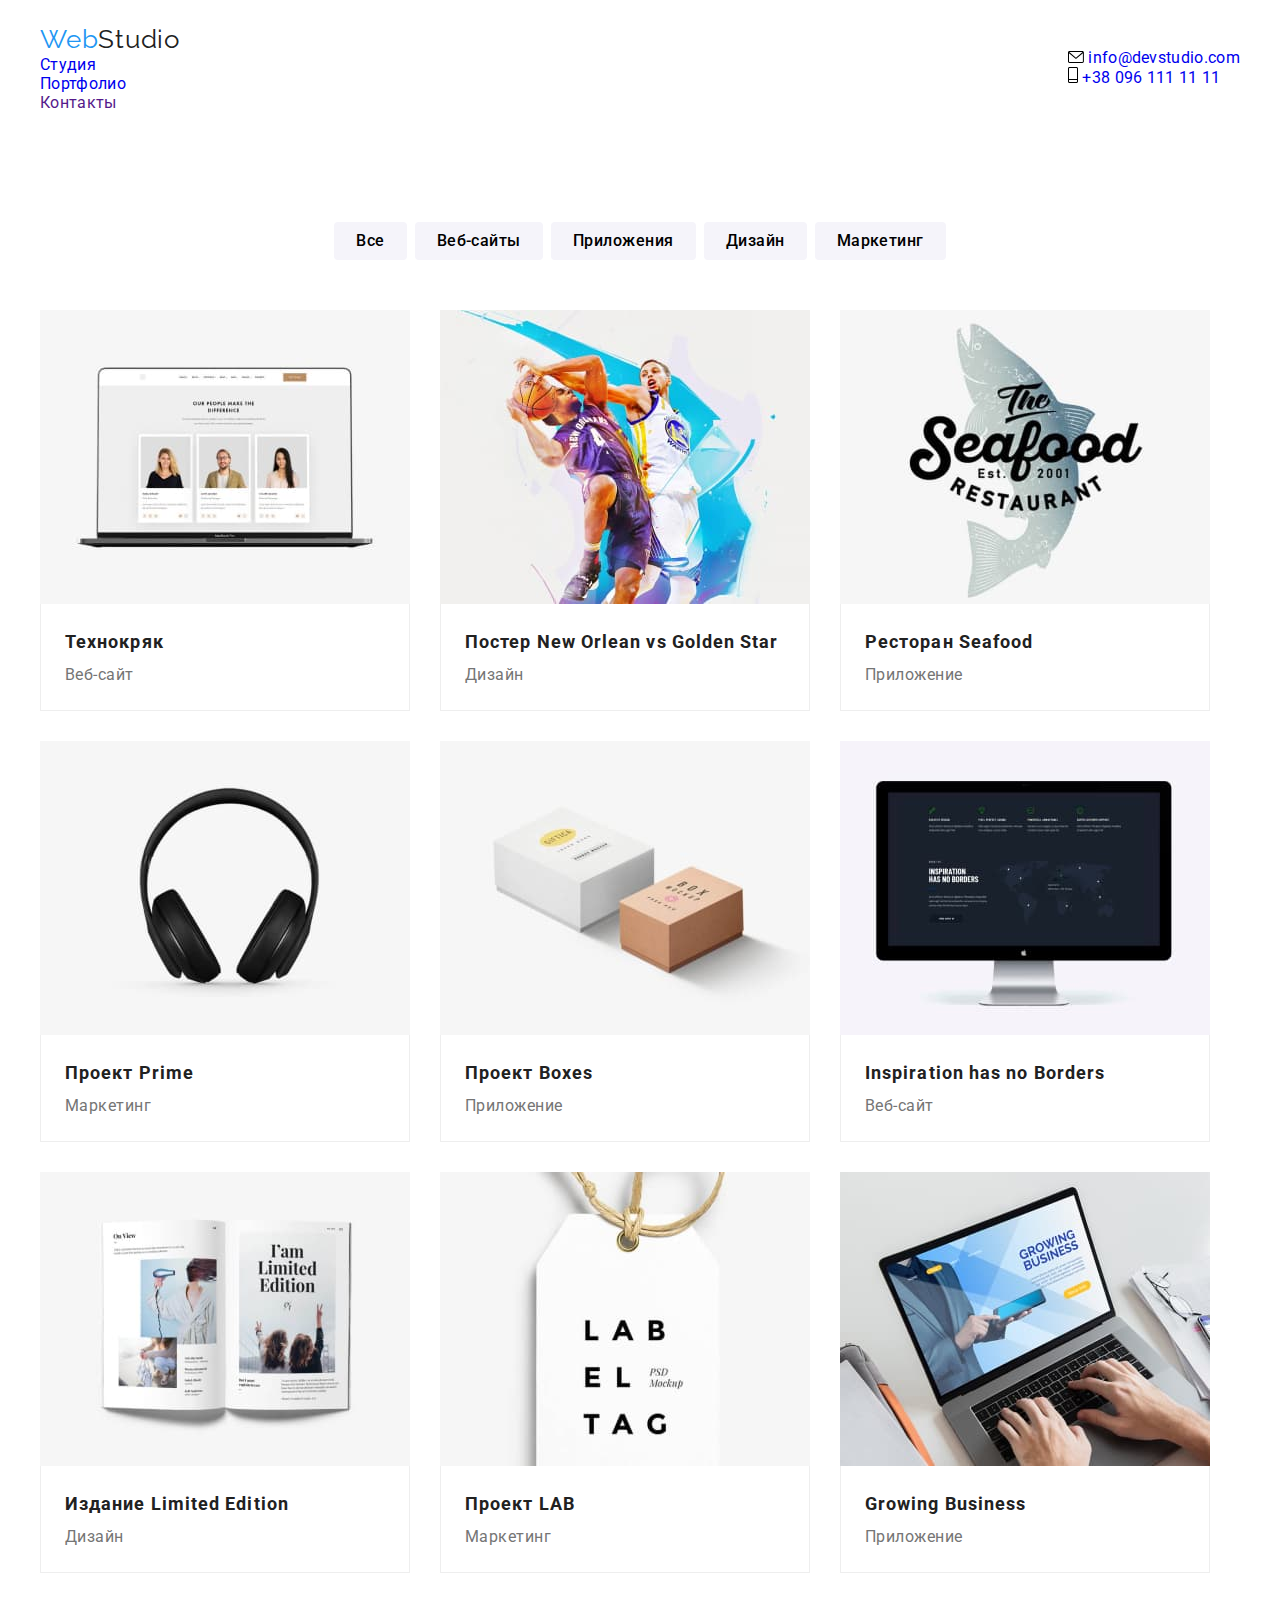
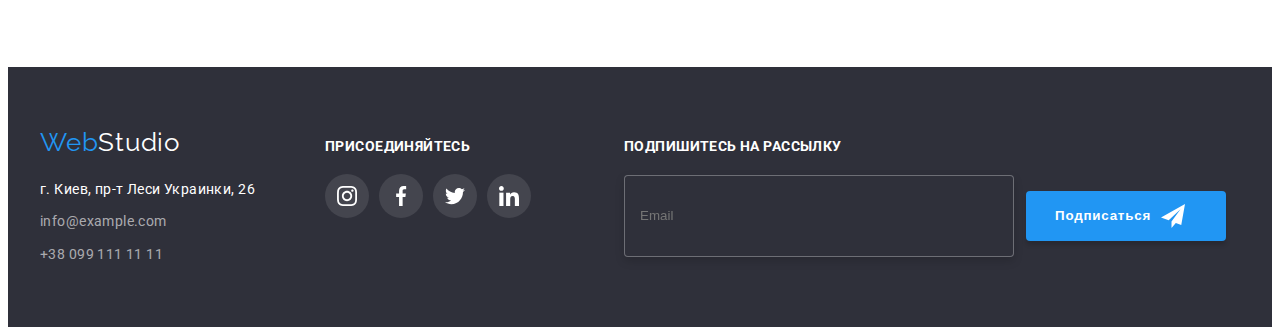
==== portfolio.html @ 46dded38 "mobile" ====
<!DOCTYPE html>
<html lang="ru">
  <head>
    <meta charset="UTF-8" />
    <meta http-equiv="X-UA-Compatible" content="IE=edge" />
    <meta name="viewport" content="width=device-width, initial-scale=1.0" />
    <title>Document</title>
    <link rel="preconnect" href="https://fonts.googleapis.com" />
    <link rel="preconnect" href="https://fonts.gstatic.com" crossorigin />
    <link
      href="https://fonts.googleapis.com/css2?family=Raleway:wght@700&family=Roboto:wght@400;500;700;900&display=swap"
      rel="stylesheet"
    />
    <link
      rel="stylesheet"
      href="https://cdnjs.cloudflare.com/ajax/libs/modern-normalize/1.1.0/modern-normalize.min.css"
      integrity="sha512-wpPYUAdjBVSE4KJnH1VR1HeZfpl1ub8YT/NKx4PuQ5NmX2tKuGu6U/JRp5y+Y8XG2tV+wKQpNHVUX03MfMFn9Q=="
      crossorigin="anonymous"
      referrerpolicy="no-referrer"
    />
    <link rel="stylesheet" href="./css/main.min.css" />
    <link rel="stylesheet" href="./css/portfolio.min.css" />
  </head>
  <body>
    <header class="header header-border">
      <div class="container header__container">
        <nav class="navigation">
          <a href="" class="header-logo_theme_dark logo"
            ><span class="logo-color-span">Web</span>Studio</a
          >
          <ul class="nav-list">
            <li class="nav-list__item">
              <a href="./index.html" class="nav-list__link">Студия</a>
            </li>
            <li class="nav-list__item">
              <a href="./portfolio.html" class="nav-list__link active"
                >Портфолио</a
              >
            </li>
            <li class="nav-list__item">
              <a href="" class="nav-list__link">Контакты</a>
            </li>
          </ul>
        </nav>
        <ul class="contact-link">
          <li class="contact-list__item">
            <a href="mailto:info@devstudio.com" class="contact-list__link">
              <svg class="contact-list__icon" width="16" height="12">
                <use href="./images/svg/sprite.svg#email"></use>
              </svg>
              info@devstudio.com
            </a>
          </li>
          <li class="contact-list__item">
            <a href="tel:+380961111111" class="contact-list__link">
              <svg class="contact-list__icon" width="10" height="16">
                <use href="./images/svg/sprite.svg#phone"></use>
              </svg>
              +38 096 111 11 11
            </a>
          </li>
        </ul>
      </div>
    </header>
    <main class="main">
      <section class="gallery">
        <div class="container">
          <h1 class="visually-hidden">Наши работы</h1>
          <ul class="button-list">
            <li class="main-button-list">
              <button type="button" class="main-button">Все</button>
            </li>
            <li class="main-button-list">
              <button type="button" class="main-button">Веб-сайты</button>
            </li>
            <li class="main-button-list">
              <button type="button" class="main-button">Приложения</button>
            </li>
            <li class="main-button-list">
              <button type="button" class="main-button">Дизайн</button>
            </li>
            <li class="main-button-list">
              <button type="button" class="main-button">Маркетинг</button>
            </li>
          </ul>
          <div class="photo-cards">
            <ul class="portfolio-list-card">
              <li class="portfolio-card">
                <a href="" class="portfolio-card-link">
                  <div class="container-portfolio-overlay">
                    <img
                      src="./images/img1.jpg"
                      alt="ноутбук"
                      width="370"
                      class="portfolio-img"
                    />
                    <div class="product-overlay">
                      <div class="container-content-overlay">
                        <p class="overlay-text">
                          Ресурс предлагает комплексные предложения с разным
                          уровнем функционала и сервисов. Все это позволит
                          посетителю получить исчерпывающие сведения о компании
                          или частном лице.
                        </p>
                      </div>
                    </div>
                  </div>
                  <div class="portfolio-content-wrapper">
                    <h2 class="portfolio-list">Технокряк</h2>
                    <p class="portfolio-description">Веб-сайт</p>
                  </div>
                </a>
              </li>
              <li class="portfolio-card">
                <a href="" class="portfolio-card-link">
                  <div class="container-portfolio-overlay">
                    <img
                      src="./images/img2.jpg"
                      alt="баскетболисты"
                      width="370"
                      class="portfolio-img"
                    />
                    <div class="product-overlay">
                      <div class="container-content-overlay">
                        <p class="overlay-text">
                          Lorem ipsum dolor sit amet consectetur, adipisicing
                          elit. Maiores enim veritatis doloribus placeat
                          cupiditate at quam sint iusto neque non?
                        </p>
                      </div>
                    </div>
                  </div>
                  <div class="portfolio-content-wrapper">
                    <h2 class="portfolio-list">
                      Постер New Orlean vs Golden Star
                    </h2>
                    <p class="portfolio-description">Дизайн</p>
                  </div>
                </a>
              </li>
              <li class="portfolio-card">
                <a href="" class="portfolio-card-link">
                  <div class="container-portfolio-overlay">
                    <img
                      src="./images/img3.jpg"
                      alt="seafood"
                      width="370"
                      class="portfolio-img"
                    />
                    <div class="product-overlay">
                      <div class="container-content-overlay">
                        <p class="overlay-text">
                          Lorem ipsum dolor sit amet consectetur, adipisicing
                          elit. Maiores enim veritatis doloribus placeat
                          cupiditate at quam sint iusto neque non?
                        </p>
                      </div>
                    </div>
                  </div>
                  <div class="portfolio-content-wrapper">
                    <h2 class="portfolio-list">Ресторан Seafood</h2>
                    <p class="portfolio-description">Приложение</p>
                  </div>
                </a>
              </li>
              <li class="portfolio-card">
                <a href="" class="portfolio-card-link">
                  <div class="container-portfolio-overlay">
                    <img
                      src="./images/img4.jpg"
                      alt="наушники"
                      width="370"
                      class="portfolio-img"
                    />
                    <div class="product-overlay">
                      <div class="container-content-overlay">
                        <p class="overlay-text">
                          Lorem ipsum dolor sit amet consectetur, adipisicing
                          elit. Maiores enim veritatis doloribus placeat
                          cupiditate at quam sint iusto neque non?
                        </p>
                      </div>
                    </div>
                  </div>
                  <div class="portfolio-content-wrapper">
                    <h2 class="portfolio-list">Проект Prime</h2>
                    <p class="portfolio-description">Маркетинг</p>
                  </div>
                </a>
              </li>
              <li class="portfolio-card">
                <a href="" class="portfolio-card-link">
                  <div class="container-portfolio-overlay">
                    <img
                      src="./images/img5.jpg"
                      alt="коробки"
                      width="370"
                      class="portfolio-img"
                    />
                    <div class="product-overlay">
                      <div class="container-content-overlay">
                        <p class="overlay-text">
                          Lorem ipsum dolor sit amet consectetur, adipisicing
                          elit. Maiores enim veritatis doloribus placeat
                          cupiditate at quam sint iusto neque non?
                        </p>
                      </div>
                    </div>
                  </div>
                  <div class="portfolio-content-wrapper">
                    <h2 class="portfolio-list">Проект Boxes</h2>
                    <p class="portfolio-description">Приложение</p>
                  </div>
                </a>
              </li>
              <li class="portfolio-card">
                <a href="" class="portfolio-card-link">
                  <div class="container-portfolio-overlay">
                    <img
                      src="./images/img6.jpg"
                      alt="компьютер"
                      width="370"
                      class="portfolio-img"
                    />
                    <div class="product-overlay">
                      <div class="container-content-overlay">
                        <p class="overlay-text">
                          Lorem ipsum dolor sit amet consectetur, adipisicing
                          elit. Maiores enim veritatis doloribus placeat
                          cupiditate at quam sint iusto neque non?
                        </p>
                      </div>
                    </div>
                  </div>
                  <div class="portfolio-content-wrapper">
                    <h2 class="portfolio-list">Inspiration has no Borders</h2>
                    <p class="portfolio-description">Веб-сайт</p>
                  </div>
                </a>
              </li>
              <li class="portfolio-card">
                <a href="" class="portfolio-card-link">
                  <div class="container-portfolio-overlay">
                    <img
                      src="./images/img7.jpg"
                      alt="журнал"
                      width="370"
                      class="portfolio-img"
                    />
                    <div class="product-overlay">
                      <div class="container-content-overlay">
                        <p class="overlay-text">
                          Lorem ipsum dolor sit amet consectetur, adipisicing
                          elit. Maiores enim veritatis doloribus placeat
                          cupiditate at quam sint iusto neque non?
                        </p>
                      </div>
                    </div>
                  </div>
                  <div class="portfolio-content-wrapper">
                    <h2 class="portfolio-list">Издание Limited Edition</h2>
                    <p class="portfolio-description">Дизайн</p>
                  </div>
                </a>
              </li>
              <li class="portfolio-card">
                <a href="" class="portfolio-card-link">
                  <div class="container-portfolio-overlay">
                    <img
                      src="./images/img8.jpg"
                      alt="этикетка"
                      width="370"
                      class="portfolio-img"
                    />
                    <div class="product-overlay">
                      <div class="container-content-overlay">
                        <p class="overlay-text">
                          Lorem ipsum dolor sit amet consectetur, adipisicing
                          elit. Maiores enim veritatis doloribus placeat
                          cupiditate at quam sint iusto neque non?
                        </p>
                      </div>
                    </div>
                  </div>
                  <div class="portfolio-content-wrapper">
                    <h2 class="portfolio-list">Проект LAB</h2>
                    <p class="portfolio-description">Маркетинг</p>
                  </div>
                </a>
              </li>
              <li class="portfolio-card">
                <a href="" class="portfolio-card-link">
                  <div class="container-portfolio-overlay">
                    <img
                      src="./images/img9.jpg"
                      alt="работа за ноутбуком"
                      width="370"
                      class="portfolio-img"
                    />
                    <div class="product-overlay">
                      <div class="container-content-overlay">
                        <p class="overlay-text">
                          Lorem ipsum dolor sit amet consectetur, adipisicing
                          elit. Maiores enim veritatis doloribus placeat
                          cupiditate at quam sint iusto neque non?
                        </p>
                      </div>
                    </div>
                  </div>
                  <div class="portfolio-content-wrapper">
                    <h2 class="portfolio-list">Growing Business</h2>
                    <p class="portfolio-description">Приложение</p>
                  </div>
                </a>
              </li>
            </ul>
          </div>
        </div>
      </section>
    </main>
    <footer class="footer">
      <div class="footer-container container">
        <div class="container-logo-link">
          <a href="" class="footer-logo_theme_light logo"
            ><span class="logo-color-span">Web</span>Studio</a
          >
          <address>
            <ul>
              <li class="geolocation">
                <a
                  href="https://goo.gl/maps/PEtUD6FRup9HMeJw8"
                  target="_blank"
                  class="address"
                  >г. Киев, пр-т Леси Украинки, 26</a
                >
              </li>
              <li class="footer-link-mailto">
                <a href="mailto:info@example.com" class="footer-link"
                  >info@example.com</a
                >
              </li>
              <li class="footer-link-tel">
                <a href="tel:+380991111111" class="footer-link"
                  >+38 099 111 11 11</a
                >
              </li>
            </ul>
          </address>
        </div>
        <div class="footer-social-container">
          <p class="footer-title">присоединяйтесь</p>
          <ul class="footer-list">
            <li class="footer-list-item">
              <a href="" class="footer-list-link">
                <svg class="footer-list-icon" width="20" height="20">
                  <use href="./images/svg/sprite.svg#instagram"></use>
                </svg>
              </a>
            </li>
            <li class="footer-list-item">
              <a href="" class="footer-list-link">
                <svg class="footer-list-icon" width="20" height="20">
                  <use href="./images/svg/sprite.svg#facebook"></use>
                </svg>
              </a>
            </li>
            <li class="footer-list-item">
              <a href="" class="footer-list-link">
                <svg class="footer-list-icon" width="20" height="20">
                  <use href="./images/svg/sprite.svg#twitter"></use>
                </svg>
              </a>
            </li>
            <li class="footer-list-item">
              <a href="" class="footer-list-link">
                <svg class="footer-list-icon" width="20" height="20">
                  <use href="./images/svg/sprite.svg#linkedin"></use>
                </svg>
              </a>
            </li>
          </ul>
        </div>
        <div>
          <form class="form-footer">
            <div class="form-field-footer">
              <label for="mail" class="form-label"
                >Подпишитесь на рассылку
              </label>
              <div class="footer-form-item">
                <input
                  class="form-input"
                  type="mail"
                  name="user_mail"
                  id="mail"
                  placeholder="Email"
                />

                <button type="submit" class="btn-subscribe">
                  Подписаться
                  <svg class="btn-subscribe-icon" width="24" height="24">
                    <use href="images/svg/sprite.svg#send"></use>
                  </svg>
                </button>
              </div>
            </div>
          </form>
        </div>
      </div>
    </footer>
  </body>
</html>
---- css/main.min.css ----
:root{--primary-font-family: "Roboto", sans-serif;--secondary-font-family: "Raleway", sans-serif;--primary-text-color: #ffffff;--secondary-text-color: #757575;--primary-color: #2196f3;--secondary-color: #188ce8}.visually-hidden{position:absolute;width:1px;height:1px;margin:-1px;border:0;padding:0;white-space:nowrap;clip-path:inset(100%);clip:rect(0 0 0 0);overflow:hidden}body{background-color:var(--primary-text-color);color:var(--secondary-text-color);font-family:var(--primary-font-family);letter-spacing:0.02em}h1,h2,h3,h4,h5,h6,p{margin-top:0;margin-bottom:0}ul,ol{margin-top:0;margin-bottom:0;padding-left:0}img{display:block}address{font-style:normal}*{text-decoration:none;list-style-type:none}textarea{resize:none}.section{padding-top:94px;padding-bottom:94px}.container{padding-left:15px;padding-right:15px}@media screen and (min-width: 480px){.container{width:450px;margin-left:auto;margin-right:auto}}@media screen and (min-width: 768px){.container{width:768px}}@media screen and (min-width: 1200px){.container{width:1200px}}.button-hero{font-family:var(--primary-font-family);font-weight:700;font-size:16px;min-width:200px;padding:10px 12px;line-height:1.87;color:var(--primary-text-color);background:#2196f3;cursor:pointer;border-radius:4px;transition:backgroud-color 250ms cubic-bezier(0.4, 0, 0.2, 1);border:0}.button-hero:hover,.button-hero:focus{background-color:var(--secondary-color)}.hero-title{font-weight:900;font-size:44px;line-height:1.36;text-align:center;letter-spacing:0.06em;text-transform:uppercase;color:var(--primary-text-color);left:0px;top:80px;margin-bottom:30px}.section-title{font-size:36px;line-height:1.16;color:#212121;text-align:center;margin-bottom:50px;letter-spacing:0.03em}.social-list-link{display:flex;align-items:center;justify-content:center;width:44px;height:44px;border-radius:50%;transition:background-color 250ms cubic-bezier(0.4, 0, 0.2, 1)}.social-list-link:hover,.social-list-link:focus{background-color:var(--primary-color)}.social-list-icon{fill:#afb1b8;transition:fill 250ms cubic-bezier(0.4, 0, 0.2, 1)}.social-list-link:hover .social-list-icon,.social-list-link:focus .social-list-icon{fill:#fff}.social-list{display:flex;justify-content:space-between;margin-top:16px}.logo{font-family:var(--secondary-font-family);font-size:26px;line-height:1.19;letter-spacing:0.03em}.logo-color-span{color:var(--primary-color)}.header-logo_theme_dark{color:#212121;margin-right:92px}.footer-logo_theme_light{color:var(--primary-text-color);margin-bottom:20px}.backdrop{position:fixed;top:0px;left:0px;width:100%;height:100%;background-color:rgba(0,0,0,0.2);opacity:1;transition:opacity 250ms cubic-bezier(0.4, 0, 0.2, 1)}.backdrop.is-hidden{opacity:0;pointer-events:none}.backdrop.is-hidden .modal{transform:translate(-50%, -50%) scale(0.9)}.modal{position:absolute;top:50%;left:50%;padding:40px;min-height:581px;min-width:528px;background-color:#fff;box-shadow:0px 1px 3px rgba(0,0,0,0.12),0px 1px 1px rgba(0,0,0,0.14),0px 2px 1px rgba(0,0,0,0.2);border-radius:4px;transform:translate(-50%, -50%) scale(1);transition:transform 250ms cubic-bezier(0.4, 0, 0.2, 1)}.modal-button{position:absolute;top:8px;right:8px;width:30px;height:30px;border-radius:50%;background:transparent;border:1px solid rgba(0,0,0,0.1);cursor:pointer;display:flex;align-items:center;justify-content:center;transition:fill 250ms cubic-bezier(0.4, 0, 0.2, 1)}.modal-button:hover,.modal-button:focus{fill:var(--primary-color)}.modal-button-icon{width:11px;height:11px;color:#000000}.modal-title{font-size:20px;line-height:1.15;text-align:center;letter-spacing:0.03em;font-weight:700;color:#212121}.modal-form{margin-top:12px}.contact-form-field{display:block;margin-bottom:10px}.contact-form-input-wrapper{position:relative;display:block;margin-top:4px}.contact-form-input{width:100%;height:40px;padding-left:42px;border:1px solid rgba(33,33,33,0.2);border-radius:4px;transition:border-color 250ms cubic-bezier(0.4, 0, 0.2, 1)}.contact-form-input:focus{outline:none;border-color:var(--primary-color)}.contact-form-icon{position:absolute;top:50%;left:12px;transform:translateY(-50%);transition:fill 250ms cubic-bezier(0.4, 0, 0.2, 1)}.contact-form-input:focus+.contact-form-icon{fill:var(--primary-color)}.span-form{font-weight:400;font-size:12px;line-height:1.16}.contact-form-message{width:100%;height:120px;margin-top:4px;padding:12px 16px;border:1px solid rgba(33,33,33,0.2);border-radius:4px;transition:border-color 250ms cubic-bezier(0.4, 0, 0.2, 1)}.contact-form-message:focus{border-color:var(--primary-color);outline:none}.contact-form-message::placeholder{font-size:14px;line-height:1.14;color:rgba(117,117,117,0.5)}.contact-form-checkbox-label{display:flex;align-items:center;font-size:14px;line-height:1.71;margin-left:10px;letter-spacing:0.03em}.contact-form-checkbox-label::before{display:inline-block;width:16px;height:15px;border:2px solid #212121;content:"";cursor:pointer;margin-right:7px;border-radius:2px}.contact-form-checkbox:focus+.contact-form-checkbox-label::before{outline:1px solid var(--primary-color)}.contact-form-checkbox:checked+.contact-form-checkbox-label::before{background-image:url("../images/checkbox.svg");background-size:cover;background-position:center;background-color:var(--primary-color);border:2px solid var(--primary-color)}.contact-form-checkbox{background-origin:border-box}.contact-form-checkbox-wrapper{margin-bottom:30px}.contact-form-submit{display:block;margin:0 auto;width:200px;height:50px;color:var(--primary-text-color);background-color:var(--primary-color);box-shadow:0px 4px 4px rgba(0,0,0,0.15);border-radius:4px;border:0px;transition:background-color 250ms cubic-bezier(0.4, 0, 0.2, 1);cursor:pointer;font-weight:700;line-height:1.88;letter-spacing:0.06em}.contact-form-submit:hover,.contact-form-submit:focus{background-color:var(--secondary-color)}.link-treaty{color:var(--secondary-color);text-decoration:underline}.header{position:relative;padding-top:16px;padding-bottom:16px;background-color:#fff}.header__container{display:flex;justify-content:space-between;align-items:center}@media screen and (max-width: 767px){.nav-list{display:none}.contact-link{display:none}.mobile-menu-btn{background-color:transparent;border:none;padding:0;line-height:0}.mobile-menu-btn__icon{fill:#212121}.mobile-menu-btn__icon:hover{fill:var(--primary-color)}.mobile-menu{position:absolute;top:0;left:0;width:100%;height:100vh;overflow:auto;background-color:bisque;opacity:0;visibility:hidden;pointer-events:none;transition:opacity 250ms cubic-bezier(0.4, 0, 0.2, 1),visibility 250ms cubic-bezier(0.4, 0, 0.2, 1)}.mobile-menu.is-open{opacity:1;visibility:visible;pointer-events:auto}.mobile-menu__close-btn{position:absolute;top:10px;right:15px;background-color:transparent;border:none;padding:0;line-height:0}.mobile-menu__container{position:relative;padding-top:48px}}@media screen and (min-width: 768px){.mobile-menu-btn{display:none}.mobile-menu{display:none}}.section-hero{background-image:linear-gradient(rgba(47,48,58,0.4), rgba(47,48,58,0.4)),url("../images/Img10.jpg");background-size:cover;background-position:center;background-color:#c4c4c4;height:600px;padding-top:200px;padding-bottom:210px}.hero{text-align:center}.icon-list{background-color:#f5f4fa;width:270px;height:120px;display:flex;align-items:center;justify-content:center;border-radius:4px}.about{padding-top:94px}.about-list:not(:last-child){margin-right:30px}.feature-list{display:flex}.title{font-size:14px;line-height:1.14;letter-spacing:0.03em;text-transform:uppercase;color:#212121;margin-bottom:10px;width:270px;padding-top:30px}.title-text{font-size:14px;line-height:1.71;letter-spacing:0.03em;width:270px}.examples{position:relative}.examples-gallery{display:flex;justify-content:space-between}.example-gallery{display:flex;justify-content:space-between}.examples-overlay{position:relative}.examples-content{position:absolute;bottom:0;left:0;width:370px;height:70px;background-color:rgba(47,48,58,0.8)}.examples-text{position:absolute;top:50%;left:50%;transform:translate(-50%, -50%);width:205px;height:16px;font-weight:700;font-size:14px;line-height:1.14;letter-spacing:0.03em;text-transform:uppercase;color:var(--primary-text-color)}.employees-section{background:#f5f4fa}.employees-name{font-weight:500;font-size:16px;line-height:1.18;text-align:center;color:#212121;letter-spacing:0.02em;margin-bottom:8px}.employees-position{text-align:center}.employees-content-wrapper{padding-top:30px;padding-bottom:30px;padding-right:32px;padding-left:32px;background-color:#fff}.employees{display:flex;flex-wrap:wrap;margin-left:-30px;margin-top:-30px}.employees-card{flex-basis:calc((100% - 120px) / 4);margin-left:30px;margin-top:30px;box-shadow:0px 1px 3px rgba(0,0,0,0.12),0px 1px 1px rgba(0,0,0,0.14),0px 2px 1px rgba(0,0,0,0.2);border-radius:0px 0px 4px 4px}.clients-list-link{display:flex;align-items:center;justify-content:center;width:170px;height:92px;border:1px solid #afb1b8;border-radius:4px;fill:#afb1b8;transition:fill 250ms cubic-bezier(0.4, 0, 0.2, 1),border-color 250ms cubic-bezier(0.4, 0, 0.2, 1)}.clients-list-link:hover,.clients-list-link:focus{fill:var(--primary-color);border-color:var(--primary-color)}.clietns-list{display:flex;justify-content:space-between}.footer-container{display:flex;align-items:baseline}.footer-list{display:flex;justify-content:space-between;margin-top:20px}.footer-title{color:var(--primary-text-color);font-weight:bold;font-size:14px;letter-spacing:0.03em;text-transform:uppercase}.footer-social-container{margin-left:70px;width:206px}.footer{background-color:#2f303a;padding-top:60px;padding-bottom:60px}.footer-list-link{display:flex;align-items:center;justify-content:center;width:44px;height:44px;border-radius:50%;background-color:#ffffff1a;transition:background-color 250ms cubic-bezier(0.4, 0, 0.2, 1)}.footer-list-link:hover,.footer-list-link:focus{background-color:var(--primary-color)}.footer-list-icon{fill:var(--primary-text-color)}.footer-logo{font-family:var(--secondary-font-family);font-size:26px;line-height:1.19;letter-spacing:0.03em;color:var(--primary-text-color)}.geolocation{margin-bottom:9px;margin-top:20px}.footer-link-mailto{margin-bottom:9px}.address{font-style:normal;color:#fff;font-size:14px;line-height:1.71;letter-spacing:0.03em}.footer-link{font-style:normal;font-size:14px;line-height:1.71;letter-spacing:0.03em;color:rgba(255,255,255,0.6);transition:color 250ms cubic-bezier(0.4, 0, 0.2, 1)}.footer-link:focus,.footer-link:hover{color:var(--primary-color)}.form-field-footer{margin-left:93px}.form-field-footer label{font-weight:700;font-size:14px;line-height:1.14;letter-spacing:0.03em;text-transform:uppercase;color:var(--primary-text-color)}.form-field-footer input{width:358px;height:50px;display:flex;background-color:#2f303a;border:1px solid rgba(255,255,255,0.3);filter:drop-shadow(0px 4px 4px rgba(0,0,0,0.15));border-radius:4px;padding:15px 15px;color:var(--primary-text-color)}.btn-subscribe{width:200px;height:50px;background:var(--primary-color);box-shadow:0px 4px 4px rgba(0,0,0,0.15);border-radius:4px;border:0px;cursor:pointer;font-weight:700;line-height:1.88;letter-spacing:0.06em;color:var(--primary-text-color);fill:var(--primary-text-color);display:flex;align-items:center;padding-left:29px;transition:background-color 250ms cubic-bezier(0.4, 0, 0.2, 1);margin-left:12px}.btn-subscribe:hover{background-color:var(--secondary-color)}.footer-form-item{display:flex;justify-content:space-evenly;align-items:center;margin-top:20px}.btn-subscribe-icon{margin-left:10px}
/*# sourceMappingURL=main.min.css.map */
---- css/portfolio.min.css ----
.gallery{padding-top:94px;padding-bottom:94px}.main-button{font-family:var(--primary-font-family);border-radius:4px;font-weight:500;font-size:16px;line-height:1.62;letter-spacing:0.03em;background:#f5f4fa;cursor:pointer;border:0px;padding:6px 22px;transition:color 250ms cubic-bezier(0.4, 0, 0.2, 1),background-color 250ms cubic-bezier(0.4, 0, 0.2, 1)}.main-button:focus,.main-button:hover{background-color:var(--primary-color);color:#fff}.main-button-list:not(:last-child){margin-right:8px;transition:box-shadow 250ms cubic-bezier(0.4, 0, 0.2, 1),border-radius 250ms cubic-bezier(0.4, 0, 0.2, 1)}.main-button-list:hover{box-shadow:0px 3px 1px rgba(0,0,0,0.1),0px 1px 2px rgba(0,0,0,0.08),0px 2px 2px rgba(0,0,0,0.12);border-radius:4px}.button-list{display:flex;justify-content:center}.portfolio-list{font-size:18px;line-height:2;letter-spacing:0.06em;color:#212121}.portfolio-description{font-size:16px;line-height:1.87;letter-spacing:0.03em;color:var(--secondary-text-color)}.portfolio-content-wrapper{background-color:#fff;padding:20px 24px;border:1px solid #eeeeee;border-top:none}.portfolio-list-card{display:flex;flex-wrap:wrap;margin-left:-30px;margin-top:-30px}.portfolio-card{flex-basis:calc((100% - 120px) / 4);margin-left:30px;margin-top:30px;box-sizing:border-box;transition:box-shadow 250ms cubic-bezier(0.4, 0, 0.2, 1)}.portfolio-card:hover{box-shadow:0px 1px 1px rgba(0,0,0,0.12),0px 4px 4px rgba(0,0,0,0.06),1px 4px 6px rgba(0,0,0,0.16)}.photo-cards{margin-top:50px}.container-portfolio-overlay{position:relative;overflow:hidden}.product-overlay{position:absolute;opacity:1;top:0;left:0;transform:translateY(100%);transition:transform 250ms cubic-bezier(0.4, 0, 0.2, 1);width:100%;height:100%;background-color:var(--primary-color)}.portfolio-card:hover .product-overlay{transform:translateY(0%)}.portfolio-card-link:focus .product-overlay{transform:translateY(0%)}.container-content-overlay{position:absolute;top:0;left:0;padding:63px 24px}.overlay-text{font-size:18px;line-height:1.56;letter-spacing:0.03em;color:var(--primary-text-color)}
/*# sourceMappingURL=portfolio.min.css.map */
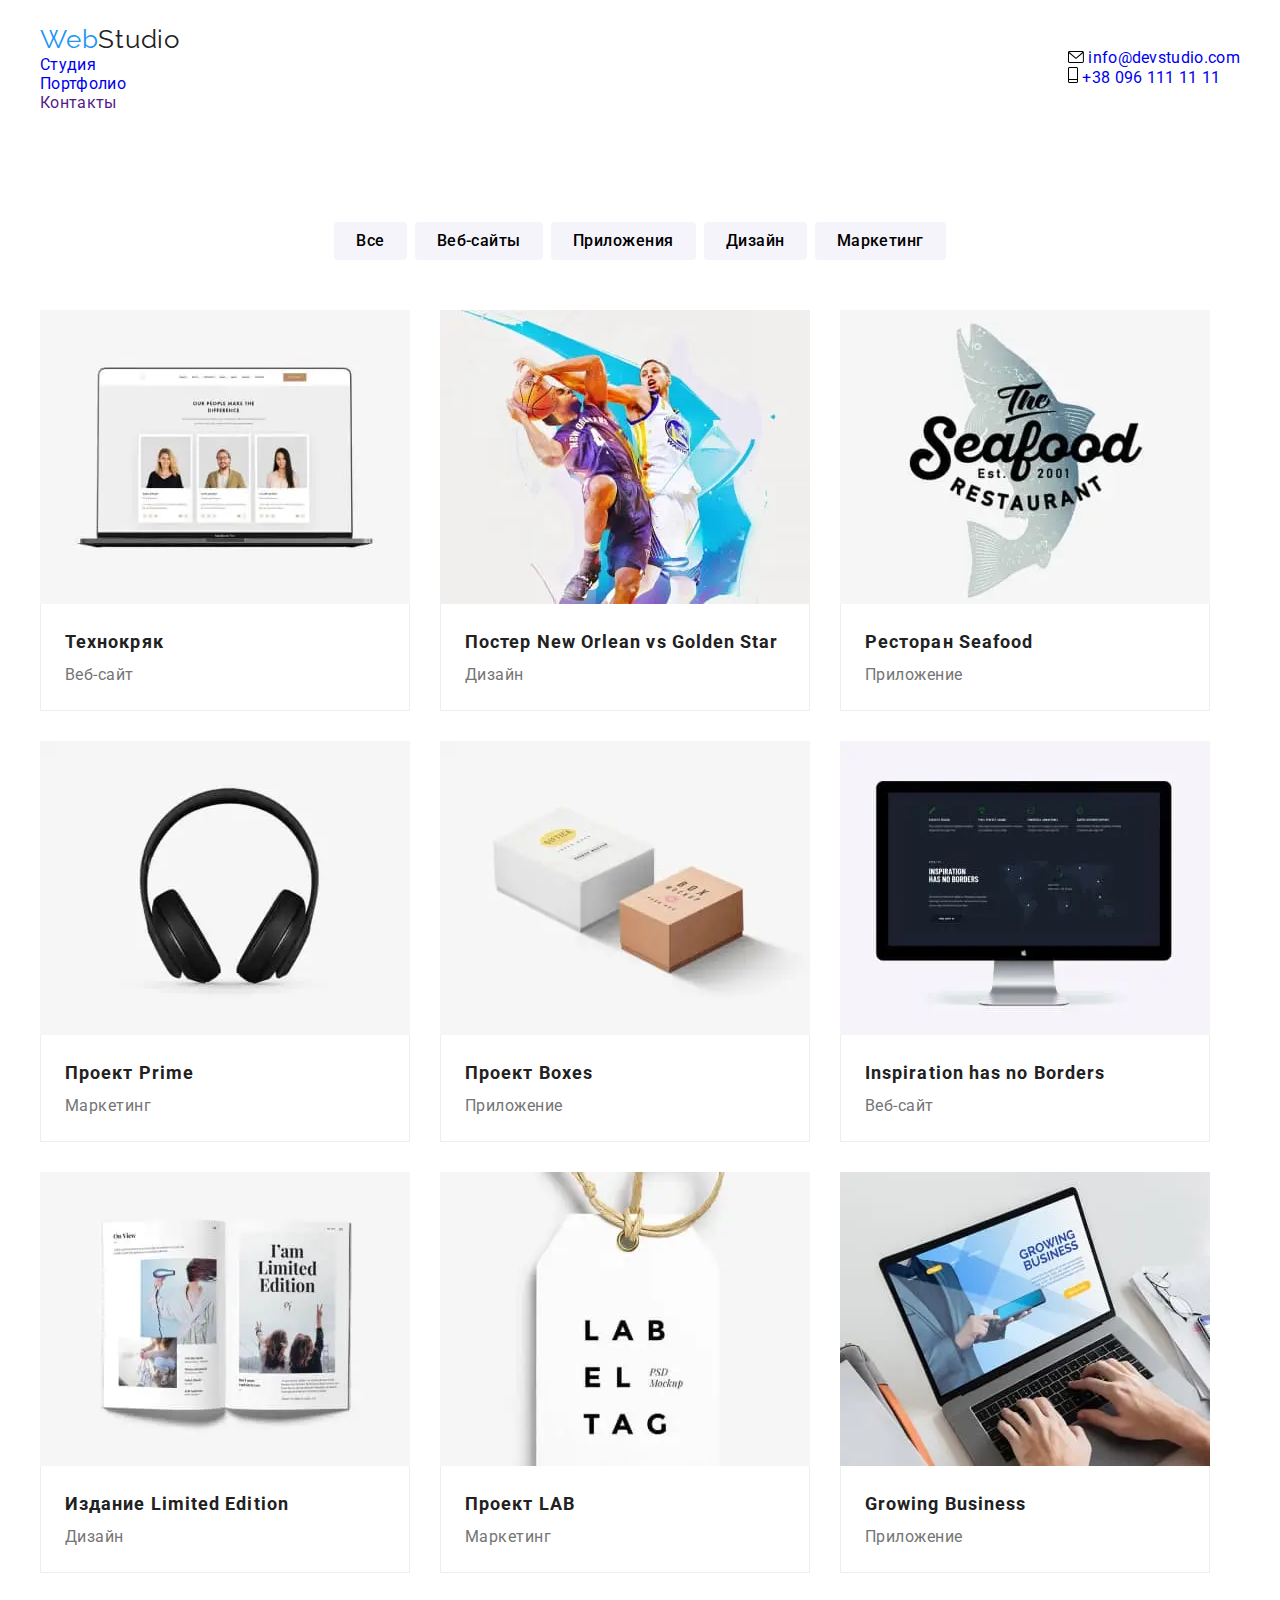
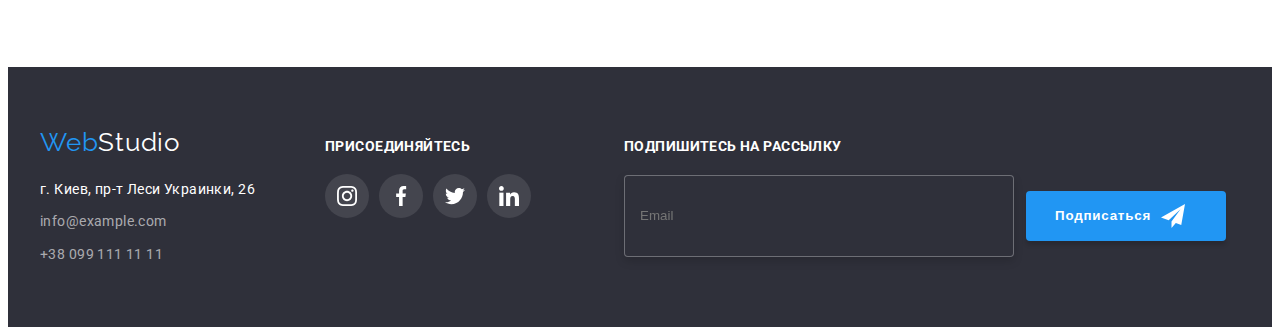
==== commit e137e42f: "burger menu" ====
--- a/portfolio.html
+++ b/portfolio.html
@@ -88,12 +88,66 @@
               <li class="portfolio-card">
                 <a href="" class="portfolio-card-link">
                   <div class="container-portfolio-overlay">
-                    <img
-                      src="./images/img1.jpg"
-                      alt="ноутбук"
-                      width="370"
-                      class="portfolio-img"
-                    />
+                    <picture>
+                      <source
+                        srcset="
+                          ./images/img-portfolio-desktop/img1.webp    1x,
+                          ./images/img-portfolio-desktop/img1@2x.webp 2x
+                        "
+                        media="(min-width: 1200px)"
+                        type="image/webp"
+                      />
+                      <source
+                        srcset="
+                          ./images/img-portfolio-desktop/img1.jpg    1x,
+                          ./images/img-portfolio-desktop/img1@2x.jpg 2x
+                        "
+                        media="(min-width: 1200px)"
+                      />
+
+                      <source
+                        srcset="
+                          ./images/img-portfolio-tablet/img1-tablet.webp    1x,
+                          ./images/img-portfolio-tablet/img1-tablet@2x.webp 2x
+                        "
+                        media="(min-width: 768px)"
+                        type="image/webp"
+                      />
+                      <source
+                        srcset="
+                          ./images/img-portfolio-tablet/img1-tablet.jpg    1x,
+                          ./images/img-portfolio-tablet/img1-tablet@2x.jpg 2x
+                        "
+                        media="(min-width: 768px)"
+                      />
+
+                      <source
+                        srcset="
+                          ./images/img-portfolio-mobile/img1-mobile.webp    1x,
+                          ./images/img-portfolio-mobile/img1-mobile@2x.webp 2x
+                        "
+                        media="(max-width: 767px)"
+                        type="image/webp"
+                      />
+                      <source
+                        srcset="
+                          ./images/img-portfolio-mobile/img1-mobile.jpg    1x,
+                          ./images/img-portfolio-mobile/img1-mobile@2x.jpg 2x
+                        "
+                        media="(max-width: 767px)"
+                      />
+
+                      <img
+                        srcset="
+                          ./images/img-portfolio-desktop/img1.jpg    1x,
+                          ./images/img-portfolio-desktop/img1@2x.jpg 2x
+                        "
+                        src="./images/img-portfolio-desktop/img1.jpg"
+                        alt="ноутбук"
+                        width="370"
+                        class="portfolio-img"
+                      />
+                    </picture>
                     <div class="product-overlay">
                       <div class="container-content-overlay">
                         <p class="overlay-text">
@@ -114,12 +168,65 @@
               <li class="portfolio-card">
                 <a href="" class="portfolio-card-link">
                   <div class="container-portfolio-overlay">
-                    <img
-                      src="./images/img2.jpg"
-                      alt="баскетболисты"
-                      width="370"
-                      class="portfolio-img"
-                    />
+                    <picture>
+                      <source
+                        srcset="
+                          ./images/img-portfolio-desktop/img2.webp    1x,
+                          ./images/img-portfolio-desktop/img2@2x.webp 2x
+                        "
+                        media="(min-width: 1200px)"
+                        type="image/webp"
+                      />
+                      <source
+                        srcset="
+                          ./images/img-portfolio-desktop/img2.jpg    1x,
+                          ./images/img-portfolio-desktop/img2@2x.jpg 2x
+                        "
+                        media="(min-width: 1200px)"
+                      />
+
+                      <source
+                        srcset="
+                          ./images/img-portfolio-tablet/img2-tablet.webp    1x,
+                          ./images/img-portfolio-tablet/img2-tablet@2x.webp 2x
+                        "
+                        media="(min-width: 768px)"
+                        type="image/webp"
+                      />
+                      <source
+                        srcset="
+                          ./images/img-portfolio-tablet/img2-tablet.jpg    1x,
+                          ./images/img-portfolio-tablet/img2-tablet@2x.jpg 2x
+                        "
+                        media="(min-width: 768px)"
+                      />
+
+                      <source
+                        srcset="
+                          ./images/img-portfolio-mobile/img2-mobile.webp    1x,
+                          ./images/img-portfolio-mobile/img2-mobile@2x.webp 2x
+                        "
+                        media="(max-width: 767px)"
+                        type="image/webp"
+                      />
+                      <source
+                        srcset="
+                          ./images/img-portfolio-mobile/img2-mobile.jpg    1x,
+                          ./images/img-portfolio-mobile/img2-mobile@2x.jpg 2x
+                        "
+                        media="(max-width: 767px)"
+                      />
+                      <img
+                        srcset="
+                          ./images/img-portfolio-desktop/img2.jpg    1x,
+                          ./images/img-portfolio-desktop/img2@2x.jpg 2x
+                        "
+                        src="./images/img-portfolio-desktop/img2.jpg"
+                        alt="баскетболисты"
+                        width="370"
+                        class="portfolio-img"
+                      />
+                    </picture>
                     <div class="product-overlay">
                       <div class="container-content-overlay">
                         <p class="overlay-text">
@@ -141,12 +248,65 @@
               <li class="portfolio-card">
                 <a href="" class="portfolio-card-link">
                   <div class="container-portfolio-overlay">
-                    <img
-                      src="./images/img3.jpg"
-                      alt="seafood"
-                      width="370"
-                      class="portfolio-img"
-                    />
+                    <picture>
+                      <source
+                        srcset="
+                          ./images/img-portfolio-desktop/img3.webp    1x,
+                          ./images/img-portfolio-desktop/img3@2x.webp 2x
+                        "
+                        media="(min-width: 1200px)"
+                        type="image/webp"
+                      />
+                      <source
+                        srcset="
+                          ./images/img-portfolio-desktop/img3.jpg    1x,
+                          ./images/img-portfolio-desktop/img3@2x.jpg 2x
+                        "
+                        media="(min-width: 1200px)"
+                      />
+
+                      <source
+                        srcset="
+                          ./images/img-portfolio-tablet/img3-tablet.webp    1x,
+                          ./images/img-portfolio-tablet/img3-tablet@2x.webp 2x
+                        "
+                        media="(min-width: 768px)"
+                        type="image/webp"
+                      />
+                      <source
+                        srcset="
+                          ./images/img-portfolio-tablet/img3-tablet.jpg    1x,
+                          ./images/img-portfolio-tablet/img3-tablet@2x.jpg 2x
+                        "
+                        media="(min-width: 768px)"
+                      />
+
+                      <source
+                        srcset="
+                          ./images/img-portfolio-mobile/img3-mobile.webp    1x,
+                          ./images/img-portfolio-mobile/img3-mobile@2x.webp 2x
+                        "
+                        media="(max-width: 767px)"
+                        type="image/webp"
+                      />
+                      <source
+                        srcset="
+                          ./images/img-portfolio-mobile/img3-mobile.jpg    1x,
+                          ./images/img-portfolio-mobile/img3-mobile@2x.jpg 2x
+                        "
+                        media="(max-width: 767px)"
+                      />
+                      <img
+                        srcset="
+                          ./images/img-portfolio-desktop/img3.jpg    1x,
+                          ./images/img-portfolio-desktop/img3@2x.jpg 2x
+                        "
+                        src="./images/img-portfolio-desktop/img3.jpg"
+                        alt="seafood"
+                        width="370"
+                        class="portfolio-img"
+                      />
+                    </picture>
                     <div class="product-overlay">
                       <div class="container-content-overlay">
                         <p class="overlay-text">
@@ -166,12 +326,65 @@
               <li class="portfolio-card">
                 <a href="" class="portfolio-card-link">
                   <div class="container-portfolio-overlay">
-                    <img
-                      src="./images/img4.jpg"
-                      alt="наушники"
-                      width="370"
-                      class="portfolio-img"
-                    />
+                    <picture>
+                      <source
+                        srcset="
+                          ./images/img-portfolio-desktop/img4.webp    1x,
+                          ./images/img-portfolio-desktop/img4@2x.webp 2x
+                        "
+                        media="(min-width: 1200px)"
+                        type="image/webp"
+                      />
+                      <source
+                        srcset="
+                          ./images/img-portfolio-desktop/img4.jpg    1x,
+                          ./images/img-portfolio-desktop/img4@2x.jpg 2x
+                        "
+                        media="(min-width: 1200px)"
+                      />
+
+                      <source
+                        srcset="
+                          ./images/img-portfolio-tablet/img4-tablet.webp    1x,
+                          ./images/img-portfolio-tablet/img4-tablet@2x.webp 2x
+                        "
+                        media="(min-width: 768px)"
+                        type="image/webp"
+                      />
+                      <source
+                        srcset="
+                          ./images/img-portfolio-tablet/img4-tablet.jpg    1x,
+                          ./images/img-portfolio-tablet/img4-tablet@2x.jpg 2x
+                        "
+                        media="(min-width: 768px)"
+                      />
+
+                      <source
+                        srcset="
+                          ./images/img-portfolio-mobile/img4-mobile.webp    1x,
+                          ./images/img-portfolio-mobile/img4-mobile@2x.webp 2x
+                        "
+                        media="(max-width: 767px)"
+                        type="image/webp"
+                      />
+                      <source
+                        srcset="
+                          ./images/img-portfolio-mobile/img4-mobile.jpg    1x,
+                          ./images/img-portfolio-mobile/img4-mobile@2x.jpg 2x
+                        "
+                        media="(max-width: 767px)"
+                      />
+                      <img
+                        srcset="
+                          ./images/img-portfolio-desktop/img4.jpg    1x,
+                          ./images/img-portfolio-desktop/img4@2x.jpg 2x
+                        "
+                        src="./images/img-portfolio-desktop/img4.jpg"
+                        alt="наушники"
+                        width="370"
+                        class="portfolio-img"
+                      />
+                    </picture>
                     <div class="product-overlay">
                       <div class="container-content-overlay">
                         <p class="overlay-text">
@@ -191,12 +404,65 @@
               <li class="portfolio-card">
                 <a href="" class="portfolio-card-link">
                   <div class="container-portfolio-overlay">
-                    <img
-                      src="./images/img5.jpg"
-                      alt="коробки"
-                      width="370"
-                      class="portfolio-img"
-                    />
+                    <picture>
+                      <source
+                        srcset="
+                          ./images/img-portfolio-desktop/img5.webp    1x,
+                          ./images/img-portfolio-desktop/img5@2x.webp 2x
+                        "
+                        media="(min-width: 1200px)"
+                        type="image/webp"
+                      />
+                      <source
+                        srcset="
+                          ./images/img-portfolio-desktop/img5.jpg    1x,
+                          ./images/img-portfolio-desktop/img5@2x.jpg 2x
+                        "
+                        media="(min-width: 1200px)"
+                      />
+
+                      <source
+                        srcset="
+                          ./images/img-portfolio-tablet/img5-tablet.webp    1x,
+                          ./images/img-portfolio-tablet/img5-tablet@2x.webp 2x
+                        "
+                        media="(min-width: 768px)"
+                        type="image/webp"
+                      />
+                      <source
+                        srcset="
+                          ./images/img-portfolio-tablet/img5-tablet.jpg    1x,
+                          ./images/img-portfolio-tablet/img5-tablet@2x.jpg 2x
+                        "
+                        media="(min-width: 768px)"
+                      />
+
+                      <source
+                        srcset="
+                          ./images/img-portfolio-mobile/img5-mobile.webp    1x,
+                          ./images/img-portfolio-mobile/img5-mobile@2x.webp 2x
+                        "
+                        media="(max-width: 767px)"
+                        type="image/webp"
+                      />
+                      <source
+                        srcset="
+                          ./images/img-portfolio-mobile/img5-mobile.jpg    1x,
+                          ./images/img-portfolio-mobile/img5-mobile@2x.jpg 2x
+                        "
+                        media="(max-width: 767px)"
+                      />
+                      <img
+                        srcset="
+                          ./images/img-portfolio-desktop/img5.jpg    1x,
+                          ./images/img-portfolio-desktop/img5@2x.jpg 2x
+                        "
+                        src="./images/img-portfolio-desktop/img5.jpg"
+                        alt="коробки"
+                        width="370"
+                        class="portfolio-img"
+                      />
+                    </picture>
                     <div class="product-overlay">
                       <div class="container-content-overlay">
                         <p class="overlay-text">
@@ -216,12 +482,65 @@
               <li class="portfolio-card">
                 <a href="" class="portfolio-card-link">
                   <div class="container-portfolio-overlay">
-                    <img
-                      src="./images/img6.jpg"
-                      alt="компьютер"
-                      width="370"
-                      class="portfolio-img"
-                    />
+                    <picture>
+                      <source
+                        srcset="
+                          ./images/img-portfolio-desktop/img6.webp    1x,
+                          ./images/img-portfolio-desktop/img6@2x.webp 2x
+                        "
+                        media="(min-width: 1200px)"
+                        type="image/webp"
+                      />
+                      <source
+                        srcset="
+                          ./images/img-portfolio-desktop/img6.jpg    1x,
+                          ./images/img-portfolio-desktop/img6@2x.jpg 2x
+                        "
+                        media="(min-width: 1200px)"
+                      />
+
+                      <source
+                        srcset="
+                          ./images/img-portfolio-tablet/img6-tablet.webp    1x,
+                          ./images/img-portfolio-tablet/img6-tablet@2x.webp 2x
+                        "
+                        media="(min-width: 768px)"
+                        type="image/webp"
+                      />
+                      <source
+                        srcset="
+                          ./images/img-portfolio-tablet/img6-tablet.jpg    1x,
+                          ./images/img-portfolio-tablet/img6-tablet@2x.jpg 2x
+                        "
+                        media="(min-width: 768px)"
+                      />
+
+                      <source
+                        srcset="
+                          ./images/img-portfolio-mobile/img6-mobile.webp    1x,
+                          ./images/img-portfolio-mobile/img6-mobile@2x.webp 2x
+                        "
+                        media="(max-width: 767px)"
+                        type="image/webp"
+                      />
+                      <source
+                        srcset="
+                          ./images/img-portfolio-mobile/img6-mobile.jpg    1x,
+                          ./images/img-portfolio-mobile/img6-mobile@2x.jpg 2x
+                        "
+                        media="(max-width: 767px)"
+                      />
+                      <img
+                        srcset="
+                          ./images/img-portfolio-desktop/img6.jpg    1x,
+                          ./images/img-portfolio-desktop/img6@2x.jpg 2x
+                        "
+                        src="./images/img-portfolio-desktop/img6.jpg"
+                        alt="компьютер"
+                        width="370"
+                        class="portfolio-img"
+                      />
+                    </picture>
                     <div class="product-overlay">
                       <div class="container-content-overlay">
                         <p class="overlay-text">
@@ -241,12 +560,65 @@
               <li class="portfolio-card">
                 <a href="" class="portfolio-card-link">
                   <div class="container-portfolio-overlay">
-                    <img
-                      src="./images/img7.jpg"
-                      alt="журнал"
-                      width="370"
-                      class="portfolio-img"
-                    />
+                    <picture>
+                      <source
+                        srcset="
+                          ./images/img-portfolio-desktop/img7.webp    1x,
+                          ./images/img-portfolio-desktop/img7@2x.webp 2x
+                        "
+                        media="(min-width: 1200px)"
+                        type="image/webp"
+                      />
+                      <source
+                        srcset="
+                          ./images/img-portfolio-desktop/img7.jpg    1x,
+                          ./images/img-portfolio-desktop/img7@2x.jpg 2x
+                        "
+                        media="(min-width: 1200px)"
+                      />
+
+                      <source
+                        srcset="
+                          ./images/img-portfolio-tablet/img7-tablet.webp    1x,
+                          ./images/img-portfolio-tablet/img7-tablet@2x.webp 2x
+                        "
+                        media="(min-width: 768px)"
+                        type="image/webp"
+                      />
+                      <source
+                        srcset="
+                          ./images/img-portfolio-tablet/img7-tablet.jpg    1x,
+                          ./images/img-portfolio-tablet/img7-tablet@2x.jpg 2x
+                        "
+                        media="(min-width: 768px)"
+                      />
+
+                      <source
+                        srcset="
+                          ./images/img-portfolio-mobile/img7-mobile.webp    1x,
+                          ./images/img-portfolio-mobile/img7-mobile@2x.webp 2x
+                        "
+                        media="(max-width: 767px)"
+                        type="image/webp"
+                      />
+                      <source
+                        srcset="
+                          ./images/img-portfolio-mobile/img7-mobile.jpg    1x,
+                          ./images/img-portfolio-mobile/img7-mobile@2x.jpg 2x
+                        "
+                        media="(max-width: 767px)"
+                      />
+                      <img
+                        srcset="
+                          ./images/img-portfolio-desktop/img7.jpg    1x,
+                          ./images/img-portfolio-desktop/img7@2x.jpg 2x
+                        "
+                        src="./images/img-portfolio-desktop/img7.jpg"
+                        alt="журнал"
+                        width="370"
+                        class="portfolio-img"
+                      />
+                    </picture>
                     <div class="product-overlay">
                       <div class="container-content-overlay">
                         <p class="overlay-text">
@@ -266,12 +638,65 @@
               <li class="portfolio-card">
                 <a href="" class="portfolio-card-link">
                   <div class="container-portfolio-overlay">
-                    <img
-                      src="./images/img8.jpg"
-                      alt="этикетка"
-                      width="370"
-                      class="portfolio-img"
-                    />
+                    <picture>
+                      <source
+                        srcset="
+                          ./images/img-portfolio-desktop/img8.webp    1x,
+                          ./images/img-portfolio-desktop/img8@2x.webp 2x
+                        "
+                        media="(min-width: 1200px)"
+                        type="image/webp"
+                      />
+                      <source
+                        srcset="
+                          ./images/img-portfolio-desktop/img8.jpg    1x,
+                          ./images/img-portfolio-desktop/img8@2x.jpg 2x
+                        "
+                        media="(min-width: 1200px)"
+                      />
+
+                      <source
+                        srcset="
+                          ./images/img-portfolio-tablet/img8-tablet.webp    1x,
+                          ./images/img-portfolio-tablet/img8-tablet@2x.webp 2x
+                        "
+                        media="(min-width: 768px)"
+                        type="image/webp"
+                      />
+                      <source
+                        srcset="
+                          ./images/img-portfolio-tablet/img8-tablet.jpg    1x,
+                          ./images/img-portfolio-tablet/img8-tablet@2x.jpg 2x
+                        "
+                        media="(min-width: 768px)"
+                      />
+
+                      <source
+                        srcset="
+                          ./images/img-portfolio-mobile/img8-mobile.webp    1x,
+                          ./images/img-portfolio-mobile/img8-mobile@2x.webp 2x
+                        "
+                        media="(max-width: 767px)"
+                        type="image/webp"
+                      />
+                      <source
+                        srcset="
+                          ./images/img-portfolio-mobile/img8-mobile.jpg    1x,
+                          ./images/img-portfolio-mobile/img8-mobile@2x.jpg 2x
+                        "
+                        media="(max-width: 767px)"
+                      />
+                      <img
+                        srcset="
+                          ./images/img-portfolio-desktop/img8.jpg    1x,
+                          ./images/img-portfolio-desktop/img8@2x.jpg 2x
+                        "
+                        src="./images/img-portfolio-desktop/img8.jpg"
+                        alt="этикетка"
+                        width="370"
+                        class="portfolio-img"
+                      />
+                    </picture>
                     <div class="product-overlay">
                       <div class="container-content-overlay">
                         <p class="overlay-text">
@@ -291,12 +716,65 @@
               <li class="portfolio-card">
                 <a href="" class="portfolio-card-link">
                   <div class="container-portfolio-overlay">
-                    <img
-                      src="./images/img9.jpg"
-                      alt="работа за ноутбуком"
-                      width="370"
-                      class="portfolio-img"
-                    />
+                    <picture>
+                      <source
+                        srcset="
+                          ./images/img-portfolio-desktop/img9.webp    1x,
+                          ./images/img-portfolio-desktop/img9@2x.webp 2x
+                        "
+                        media="(min-width: 1200px)"
+                        type="image/webp"
+                      />
+                      <source
+                        srcset="
+                          ./images/img-portfolio-desktop/img9.jpg    1x,
+                          ./images/img-portfolio-desktop/img9@2x.jpg 2x
+                        "
+                        media="(min-width: 1200px)"
+                      />
+
+                      <source
+                        srcset="
+                          ./images/img-portfolio-tablet/img9-tablet.webp    1x,
+                          ./images/img-portfolio-tablet/img9-tablet@2x.webp 2x
+                        "
+                        media="(min-width: 768px)"
+                        type="image/webp"
+                      />
+                      <source
+                        srcset="
+                          ./images/img-portfolio-tablet/img9-tablet.jpg    1x,
+                          ./images/img-portfolio-tablet/img9-tablet@2x.jpg 2x
+                        "
+                        media="(min-width: 768px)"
+                      />
+
+                      <source
+                        srcset="
+                          ./images/img-portfolio-mobile/img9-mobile.webp    1x,
+                          ./images/img-portfolio-mobile/img9-mobile@2x.webp 2x
+                        "
+                        media="(max-width: 767px)"
+                        type="image/webp"
+                      />
+                      <source
+                        srcset="
+                          ./images/img-portfolio-mobile/img9-mobile.jpg    1x,
+                          ./images/img-portfolio-mobile/img9-mobile@2x.jpg 2x
+                        "
+                        media="(max-width: 767px)"
+                      />
+                      <img
+                        srcset="
+                          ./images/img-portfolio-desktop/img9.jpg    1x,
+                          ./images/img-portfolio-desktop/img9@2x.jpg 2x
+                        "
+                        src="./images/img-portfolio-desktop/img9.jpg"
+                        alt="работа за ноутбуком"
+                        width="370"
+                        class="portfolio-img"
+                      />
+                    </picture>
                     <div class="product-overlay">
                       <div class="container-content-overlay">
                         <p class="overlay-text">
--- a/css/main.min.css
+++ b/css/main.min.css
@@ -1,2 +1,2 @@
-:root{--primary-font-family: "Roboto", sans-serif;--secondary-font-family: "Raleway", sans-serif;--primary-text-color: #ffffff;--secondary-text-color: #757575;--primary-color: #2196f3;--secondary-color: #188ce8}.visually-hidden{position:absolute;width:1px;height:1px;margin:-1px;border:0;padding:0;white-space:nowrap;clip-path:inset(100%);clip:rect(0 0 0 0);overflow:hidden}body{background-color:var(--primary-text-color);color:var(--secondary-text-color);font-family:var(--primary-font-family);letter-spacing:0.02em}h1,h2,h3,h4,h5,h6,p{margin-top:0;margin-bottom:0}ul,ol{margin-top:0;margin-bottom:0;padding-left:0}img{display:block}address{font-style:normal}*{text-decoration:none;list-style-type:none}textarea{resize:none}.section{padding-top:94px;padding-bottom:94px}.container{padding-left:15px;padding-right:15px}@media screen and (min-width: 480px){.container{width:450px;margin-left:auto;margin-right:auto}}@media screen and (min-width: 768px){.container{width:768px}}@media screen and (min-width: 1200px){.container{width:1200px}}.button-hero{font-family:var(--primary-font-family);font-weight:700;font-size:16px;min-width:200px;padding:10px 12px;line-height:1.87;color:var(--primary-text-color);background:#2196f3;cursor:pointer;border-radius:4px;transition:backgroud-color 250ms cubic-bezier(0.4, 0, 0.2, 1);border:0}.button-hero:hover,.button-hero:focus{background-color:var(--secondary-color)}.hero-title{font-weight:900;font-size:44px;line-height:1.36;text-align:center;letter-spacing:0.06em;text-transform:uppercase;color:var(--primary-text-color);left:0px;top:80px;margin-bottom:30px}.section-title{font-size:36px;line-height:1.16;color:#212121;text-align:center;margin-bottom:50px;letter-spacing:0.03em}.social-list-link{display:flex;align-items:center;justify-content:center;width:44px;height:44px;border-radius:50%;transition:background-color 250ms cubic-bezier(0.4, 0, 0.2, 1)}.social-list-link:hover,.social-list-link:focus{background-color:var(--primary-color)}.social-list-icon{fill:#afb1b8;transition:fill 250ms cubic-bezier(0.4, 0, 0.2, 1)}.social-list-link:hover .social-list-icon,.social-list-link:focus .social-list-icon{fill:#fff}.social-list{display:flex;justify-content:space-between;margin-top:16px}.logo{font-family:var(--secondary-font-family);font-size:26px;line-height:1.19;letter-spacing:0.03em}.logo-color-span{color:var(--primary-color)}.header-logo_theme_dark{color:#212121;margin-right:92px}.footer-logo_theme_light{color:var(--primary-text-color);margin-bottom:20px}.backdrop{position:fixed;top:0px;left:0px;width:100%;height:100%;background-color:rgba(0,0,0,0.2);opacity:1;transition:opacity 250ms cubic-bezier(0.4, 0, 0.2, 1)}.backdrop.is-hidden{opacity:0;pointer-events:none}.backdrop.is-hidden .modal{transform:translate(-50%, -50%) scale(0.9)}.modal{position:absolute;top:50%;left:50%;padding:40px;min-height:581px;min-width:528px;background-color:#fff;box-shadow:0px 1px 3px rgba(0,0,0,0.12),0px 1px 1px rgba(0,0,0,0.14),0px 2px 1px rgba(0,0,0,0.2);border-radius:4px;transform:translate(-50%, -50%) scale(1);transition:transform 250ms cubic-bezier(0.4, 0, 0.2, 1)}.modal-button{position:absolute;top:8px;right:8px;width:30px;height:30px;border-radius:50%;background:transparent;border:1px solid rgba(0,0,0,0.1);cursor:pointer;display:flex;align-items:center;justify-content:center;transition:fill 250ms cubic-bezier(0.4, 0, 0.2, 1)}.modal-button:hover,.modal-button:focus{fill:var(--primary-color)}.modal-button-icon{width:11px;height:11px;color:#000000}.modal-title{font-size:20px;line-height:1.15;text-align:center;letter-spacing:0.03em;font-weight:700;color:#212121}.modal-form{margin-top:12px}.contact-form-field{display:block;margin-bottom:10px}.contact-form-input-wrapper{position:relative;display:block;margin-top:4px}.contact-form-input{width:100%;height:40px;padding-left:42px;border:1px solid rgba(33,33,33,0.2);border-radius:4px;transition:border-color 250ms cubic-bezier(0.4, 0, 0.2, 1)}.contact-form-input:focus{outline:none;border-color:var(--primary-color)}.contact-form-icon{position:absolute;top:50%;left:12px;transform:translateY(-50%);transition:fill 250ms cubic-bezier(0.4, 0, 0.2, 1)}.contact-form-input:focus+.contact-form-icon{fill:var(--primary-color)}.span-form{font-weight:400;font-size:12px;line-height:1.16}.contact-form-message{width:100%;height:120px;margin-top:4px;padding:12px 16px;border:1px solid rgba(33,33,33,0.2);border-radius:4px;transition:border-color 250ms cubic-bezier(0.4, 0, 0.2, 1)}.contact-form-message:focus{border-color:var(--primary-color);outline:none}.contact-form-message::placeholder{font-size:14px;line-height:1.14;color:rgba(117,117,117,0.5)}.contact-form-checkbox-label{display:flex;align-items:center;font-size:14px;line-height:1.71;margin-left:10px;letter-spacing:0.03em}.contact-form-checkbox-label::before{display:inline-block;width:16px;height:15px;border:2px solid #212121;content:"";cursor:pointer;margin-right:7px;border-radius:2px}.contact-form-checkbox:focus+.contact-form-checkbox-label::before{outline:1px solid var(--primary-color)}.contact-form-checkbox:checked+.contact-form-checkbox-label::before{background-image:url("../images/checkbox.svg");background-size:cover;background-position:center;background-color:var(--primary-color);border:2px solid var(--primary-color)}.contact-form-checkbox{background-origin:border-box}.contact-form-checkbox-wrapper{margin-bottom:30px}.contact-form-submit{display:block;margin:0 auto;width:200px;height:50px;color:var(--primary-text-color);background-color:var(--primary-color);box-shadow:0px 4px 4px rgba(0,0,0,0.15);border-radius:4px;border:0px;transition:background-color 250ms cubic-bezier(0.4, 0, 0.2, 1);cursor:pointer;font-weight:700;line-height:1.88;letter-spacing:0.06em}.contact-form-submit:hover,.contact-form-submit:focus{background-color:var(--secondary-color)}.link-treaty{color:var(--secondary-color);text-decoration:underline}.header{position:relative;padding-top:16px;padding-bottom:16px;background-color:#fff}.header__container{display:flex;justify-content:space-between;align-items:center}@media screen and (max-width: 767px){.nav-list{display:none}.contact-link{display:none}.mobile-menu-btn{background-color:transparent;border:none;padding:0;line-height:0}.mobile-menu-btn__icon{fill:#212121}.mobile-menu-btn__icon:hover{fill:var(--primary-color)}.mobile-menu{position:absolute;top:0;left:0;width:100%;height:100vh;overflow:auto;background-color:bisque;opacity:0;visibility:hidden;pointer-events:none;transition:opacity 250ms cubic-bezier(0.4, 0, 0.2, 1),visibility 250ms cubic-bezier(0.4, 0, 0.2, 1)}.mobile-menu.is-open{opacity:1;visibility:visible;pointer-events:auto}.mobile-menu__close-btn{position:absolute;top:10px;right:15px;background-color:transparent;border:none;padding:0;line-height:0}.mobile-menu__container{position:relative;padding-top:48px}}@media screen and (min-width: 768px){.mobile-menu-btn{display:none}.mobile-menu{display:none}}.section-hero{background-image:linear-gradient(rgba(47,48,58,0.4), rgba(47,48,58,0.4)),url("../images/Img10.jpg");background-size:cover;background-position:center;background-color:#c4c4c4;height:600px;padding-top:200px;padding-bottom:210px}.hero{text-align:center}.icon-list{background-color:#f5f4fa;width:270px;height:120px;display:flex;align-items:center;justify-content:center;border-radius:4px}.about{padding-top:94px}.about-list:not(:last-child){margin-right:30px}.feature-list{display:flex}.title{font-size:14px;line-height:1.14;letter-spacing:0.03em;text-transform:uppercase;color:#212121;margin-bottom:10px;width:270px;padding-top:30px}.title-text{font-size:14px;line-height:1.71;letter-spacing:0.03em;width:270px}.examples{position:relative}.examples-gallery{display:flex;justify-content:space-between}.example-gallery{display:flex;justify-content:space-between}.examples-overlay{position:relative}.examples-content{position:absolute;bottom:0;left:0;width:370px;height:70px;background-color:rgba(47,48,58,0.8)}.examples-text{position:absolute;top:50%;left:50%;transform:translate(-50%, -50%);width:205px;height:16px;font-weight:700;font-size:14px;line-height:1.14;letter-spacing:0.03em;text-transform:uppercase;color:var(--primary-text-color)}.employees-section{background:#f5f4fa}.employees-name{font-weight:500;font-size:16px;line-height:1.18;text-align:center;color:#212121;letter-spacing:0.02em;margin-bottom:8px}.employees-position{text-align:center}.employees-content-wrapper{padding-top:30px;padding-bottom:30px;padding-right:32px;padding-left:32px;background-color:#fff}.employees{display:flex;flex-wrap:wrap;margin-left:-30px;margin-top:-30px}.employees-card{flex-basis:calc((100% - 120px) / 4);margin-left:30px;margin-top:30px;box-shadow:0px 1px 3px rgba(0,0,0,0.12),0px 1px 1px rgba(0,0,0,0.14),0px 2px 1px rgba(0,0,0,0.2);border-radius:0px 0px 4px 4px}.clients-list-link{display:flex;align-items:center;justify-content:center;width:170px;height:92px;border:1px solid #afb1b8;border-radius:4px;fill:#afb1b8;transition:fill 250ms cubic-bezier(0.4, 0, 0.2, 1),border-color 250ms cubic-bezier(0.4, 0, 0.2, 1)}.clients-list-link:hover,.clients-list-link:focus{fill:var(--primary-color);border-color:var(--primary-color)}.clietns-list{display:flex;justify-content:space-between}.footer-container{display:flex;align-items:baseline}.footer-list{display:flex;justify-content:space-between;margin-top:20px}.footer-title{color:var(--primary-text-color);font-weight:bold;font-size:14px;letter-spacing:0.03em;text-transform:uppercase}.footer-social-container{margin-left:70px;width:206px}.footer{background-color:#2f303a;padding-top:60px;padding-bottom:60px}.footer-list-link{display:flex;align-items:center;justify-content:center;width:44px;height:44px;border-radius:50%;background-color:#ffffff1a;transition:background-color 250ms cubic-bezier(0.4, 0, 0.2, 1)}.footer-list-link:hover,.footer-list-link:focus{background-color:var(--primary-color)}.footer-list-icon{fill:var(--primary-text-color)}.footer-logo{font-family:var(--secondary-font-family);font-size:26px;line-height:1.19;letter-spacing:0.03em;color:var(--primary-text-color)}.geolocation{margin-bottom:9px;margin-top:20px}.footer-link-mailto{margin-bottom:9px}.address{font-style:normal;color:#fff;font-size:14px;line-height:1.71;letter-spacing:0.03em}.footer-link{font-style:normal;font-size:14px;line-height:1.71;letter-spacing:0.03em;color:rgba(255,255,255,0.6);transition:color 250ms cubic-bezier(0.4, 0, 0.2, 1)}.footer-link:focus,.footer-link:hover{color:var(--primary-color)}.form-field-footer{margin-left:93px}.form-field-footer label{font-weight:700;font-size:14px;line-height:1.14;letter-spacing:0.03em;text-transform:uppercase;color:var(--primary-text-color)}.form-field-footer input{width:358px;height:50px;display:flex;background-color:#2f303a;border:1px solid rgba(255,255,255,0.3);filter:drop-shadow(0px 4px 4px rgba(0,0,0,0.15));border-radius:4px;padding:15px 15px;color:var(--primary-text-color)}.btn-subscribe{width:200px;height:50px;background:var(--primary-color);box-shadow:0px 4px 4px rgba(0,0,0,0.15);border-radius:4px;border:0px;cursor:pointer;font-weight:700;line-height:1.88;letter-spacing:0.06em;color:var(--primary-text-color);fill:var(--primary-text-color);display:flex;align-items:center;padding-left:29px;transition:background-color 250ms cubic-bezier(0.4, 0, 0.2, 1);margin-left:12px}.btn-subscribe:hover{background-color:var(--secondary-color)}.footer-form-item{display:flex;justify-content:space-evenly;align-items:center;margin-top:20px}.btn-subscribe-icon{margin-left:10px}
+:root{--primary-font-family: "Roboto", sans-serif;--secondary-font-family: "Raleway", sans-serif;--primary-text-color: #ffffff;--secondary-text-color: #757575;--primary-color: #2196f3;--secondary-color: #188ce8}.visually-hidden{position:absolute;width:1px;height:1px;margin:-1px;border:0;padding:0;white-space:nowrap;clip-path:inset(100%);clip:rect(0 0 0 0);overflow:hidden}body{background-color:var(--primary-text-color);color:var(--secondary-text-color);font-family:var(--primary-font-family);letter-spacing:0.02em}h1,h2,h3,h4,h5,h6,p{margin-top:0;margin-bottom:0}ul,ol{margin-top:0;margin-bottom:0;padding-left:0}img{display:block}address{font-style:normal}*{text-decoration:none;list-style-type:none}textarea{resize:none}.section{padding-top:94px;padding-bottom:94px}.container{padding-left:15px;padding-right:15px}@media screen and (min-width: 480px){.container{width:480px;margin-left:auto;margin-right:auto}}@media screen and (min-width: 768px){.container{width:768px}}@media screen and (min-width: 1200px){.container{width:1200px}}.button-hero{font-family:var(--primary-font-family);font-weight:700;font-size:16px;min-width:200px;padding:10px 12px;line-height:1.87;color:var(--primary-text-color);background:#2196f3;cursor:pointer;border-radius:4px;transition:backgroud-color 250ms cubic-bezier(0.4, 0, 0.2, 1);border:0}.button-hero:hover,.button-hero:focus{background-color:var(--secondary-color)}.hero-title{font-weight:900;font-size:44px;line-height:1.36;text-align:center;letter-spacing:0.06em;text-transform:uppercase;color:var(--primary-text-color);left:0px;top:80px;margin-bottom:30px}.section-title{font-size:36px;line-height:1.16;color:#212121;text-align:center;margin-bottom:50px;letter-spacing:0.03em}.social-list-link{display:flex;align-items:center;justify-content:center;width:44px;height:44px;border-radius:50%;transition:background-color 250ms cubic-bezier(0.4, 0, 0.2, 1)}.social-list-link:hover,.social-list-link:focus{background-color:var(--primary-color)}.social-list-icon{fill:#afb1b8;transition:fill 250ms cubic-bezier(0.4, 0, 0.2, 1)}.social-list-link:hover .social-list-icon,.social-list-link:focus .social-list-icon{fill:#fff}.social-list{display:flex;justify-content:space-between;margin-top:16px}.logo{font-family:var(--secondary-font-family);font-size:26px;line-height:1.19;letter-spacing:0.03em}.logo-color-span{color:var(--primary-color)}.header-logo_theme_dark{color:#212121;margin-right:92px}.footer-logo_theme_light{color:var(--primary-text-color);margin-bottom:20px}.backdrop{position:fixed;top:0px;left:0px;width:100%;height:100%;background-color:rgba(0,0,0,0.2);opacity:1;transition:opacity 250ms cubic-bezier(0.4, 0, 0.2, 1)}.backdrop.is-hidden{opacity:0;pointer-events:none}.backdrop.is-hidden .modal{transform:translate(-50%, -50%) scale(0.9)}.modal{position:absolute;top:50%;left:50%;padding:40px;min-height:581px;min-width:528px;background-color:#fff;box-shadow:0px 1px 3px rgba(0,0,0,0.12),0px 1px 1px rgba(0,0,0,0.14),0px 2px 1px rgba(0,0,0,0.2);border-radius:4px;transform:translate(-50%, -50%) scale(1);transition:transform 250ms cubic-bezier(0.4, 0, 0.2, 1)}.modal-button{position:absolute;top:8px;right:8px;width:30px;height:30px;border-radius:50%;background:transparent;border:1px solid rgba(0,0,0,0.1);cursor:pointer;display:flex;align-items:center;justify-content:center;transition:fill 250ms cubic-bezier(0.4, 0, 0.2, 1)}.modal-button:hover,.modal-button:focus{fill:var(--primary-color)}.modal-button-icon{width:11px;height:11px;color:#000000}.modal-title{font-size:20px;line-height:1.15;text-align:center;letter-spacing:0.03em;font-weight:700;color:#212121}.modal-form{margin-top:12px}.contact-form-field{display:block;margin-bottom:10px}.contact-form-input-wrapper{position:relative;display:block;margin-top:4px}.contact-form-input{width:100%;height:40px;padding-left:42px;border:1px solid rgba(33,33,33,0.2);border-radius:4px;transition:border-color 250ms cubic-bezier(0.4, 0, 0.2, 1)}.contact-form-input:focus{outline:none;border-color:var(--primary-color)}.contact-form-icon{position:absolute;top:50%;left:12px;transform:translateY(-50%);transition:fill 250ms cubic-bezier(0.4, 0, 0.2, 1)}.contact-form-input:focus+.contact-form-icon{fill:var(--primary-color)}.span-form{font-weight:400;font-size:12px;line-height:1.16}.contact-form-message{width:100%;height:120px;margin-top:4px;padding:12px 16px;border:1px solid rgba(33,33,33,0.2);border-radius:4px;transition:border-color 250ms cubic-bezier(0.4, 0, 0.2, 1)}.contact-form-message:focus{border-color:var(--primary-color);outline:none}.contact-form-message::placeholder{font-size:14px;line-height:1.14;color:rgba(117,117,117,0.5)}.contact-form-checkbox-label{display:flex;align-items:center;font-size:14px;line-height:1.71;margin-left:10px;letter-spacing:0.03em}.contact-form-checkbox-label::before{display:inline-block;width:16px;height:15px;border:2px solid #212121;content:"";cursor:pointer;margin-right:7px;border-radius:2px}.contact-form-checkbox:focus+.contact-form-checkbox-label::before{outline:1px solid var(--primary-color)}.contact-form-checkbox:checked+.contact-form-checkbox-label::before{background-image:url("../images/checkbox.svg");background-size:cover;background-position:center;background-color:var(--primary-color);border:2px solid var(--primary-color)}.contact-form-checkbox{background-origin:border-box}.contact-form-checkbox-wrapper{margin-bottom:30px}.contact-form-submit{display:block;margin:0 auto;width:200px;height:50px;color:var(--primary-text-color);background-color:var(--primary-color);box-shadow:0px 4px 4px rgba(0,0,0,0.15);border-radius:4px;border:0px;transition:background-color 250ms cubic-bezier(0.4, 0, 0.2, 1);cursor:pointer;font-weight:700;line-height:1.88;letter-spacing:0.06em}.contact-form-submit:hover,.contact-form-submit:focus{background-color:var(--secondary-color)}.link-treaty{color:var(--secondary-color);text-decoration:underline}.header{position:relative;padding-top:16px;padding-bottom:16px}.header__container{display:flex;justify-content:space-between;align-items:center}@media screen and (max-width: 767px){.nav-list{display:none}.contact-link{display:none}.mobile-menu-btn{background-color:transparent;border:none;padding:0;line-height:0}.mobile-menu-btn__icon{fill:#212121}.mobile-menu-btn__icon:hover{fill:var(--primary-color)}.mobile-menu{position:absolute;top:0;left:0;width:100%;height:100vh;overflow:auto;background-color:#fff;opacity:0;visibility:hidden;pointer-events:none;transition:opacity 250ms cubic-bezier(0.4, 0, 0.2, 1),visibility 250ms cubic-bezier(0.4, 0, 0.2, 1)}.mobile-menu.is-open{opacity:1;visibility:visible;pointer-events:auto}.mobile-menu__close-btn{position:absolute;top:10px;right:15px;background-color:transparent;border:none;padding:0;line-height:0}.mobile-menu__close-btn:hover{fill:var(--primary-color)}.mobile-menu__container{position:relative;padding-top:48px;padding-bottom:302px;padding-left:40px}.burger-nav__item:not(:last-child){padding-bottom:32px}.burger-nav__link{font-weight:500;font-size:40px;line-height:47px;letter-spacing:0.02em;color:#212121}.burger-nav__link:hover{color:var(--primary-color)}.contact-menu-container{padding-left:40px;padding-bottom:48px}.menu-contact{padding-bottom:64px}.menu-contact__link-tel{font-weight:500;font-size:34px;line-height:1.17;letter-spacing:0.02em;color:var(--primary-color)}.menu-contact__item:not(:last-child){padding-bottom:30px}.menu-contact__link-email{font-weight:500;font-size:24px;line-height:1.16;letter-spacing:0.02em;color:var(--secondary-text-color)}.menu-social{display:flex}.menu-social__link{font-weight:500;font-size:18px;line-height:1.22;letter-spacing:0.02em;color:var(--primary-color)}.menu-social__item{margin-right:20px}}@media screen and (min-width: 768px){.mobile-menu-btn{display:none}.mobile-menu{display:none}}.section-hero{background-image:linear-gradient(rgba(47,48,58,0.4), rgba(47,48,58,0.4)),url("../images/Img10.jpg");background-size:cover;background-position:center;background-color:#c4c4c4;height:600px;padding-top:200px;padding-bottom:210px}@media (min-device-pixel-ratio: 2), (min-resolution: 192dpi), (min-resolution: 2dppx){.section-hero{background-image:linear-gradient(rgba(47,48,58,0.4), rgba(47,48,58,0.4)),url(".../images/img10@2x")}}.hero{text-align:center}.icon-list{background-color:#f5f4fa;width:270px;height:120px;display:flex;align-items:center;justify-content:center;border-radius:4px}.about{padding-top:94px}.about-list:not(:last-child){margin-right:30px}.feature-list{display:flex}.title{font-size:14px;line-height:1.14;letter-spacing:0.03em;text-transform:uppercase;color:#212121;margin-bottom:10px;width:270px;padding-top:30px}.title-text{font-size:14px;line-height:1.71;letter-spacing:0.03em;width:270px}.examples{position:relative}.examples-gallery{display:flex;justify-content:space-between}.example-gallery{display:flex;justify-content:space-between}.examples-overlay{position:relative}.examples-content{position:absolute;bottom:0;left:0;width:370px;height:70px;background-color:rgba(47,48,58,0.8)}.examples-text{position:absolute;top:50%;left:50%;transform:translate(-50%, -50%);width:205px;height:16px;font-weight:700;font-size:14px;line-height:1.14;letter-spacing:0.03em;text-transform:uppercase;color:var(--primary-text-color)}.employees-section{background:#f5f4fa}.employees-name{font-weight:500;font-size:16px;line-height:1.18;text-align:center;color:#212121;letter-spacing:0.02em;margin-bottom:8px}.employees-position{text-align:center}.employees-content-wrapper{padding-top:30px;padding-bottom:30px;padding-right:32px;padding-left:32px;background-color:#fff}.employees{display:flex;flex-wrap:wrap;margin-left:-30px;margin-top:-30px}.employees-card{flex-basis:calc((100% - 120px) / 4);margin-left:30px;margin-top:30px;box-shadow:0px 1px 3px rgba(0,0,0,0.12),0px 1px 1px rgba(0,0,0,0.14),0px 2px 1px rgba(0,0,0,0.2);border-radius:0px 0px 4px 4px}.clients-list-link{display:flex;align-items:center;justify-content:center;width:170px;height:92px;border:1px solid #afb1b8;border-radius:4px;fill:#afb1b8;transition:fill 250ms cubic-bezier(0.4, 0, 0.2, 1),border-color 250ms cubic-bezier(0.4, 0, 0.2, 1)}.clients-list-link:hover,.clients-list-link:focus{fill:var(--primary-color);border-color:var(--primary-color)}.clietns-list{display:flex;justify-content:space-between}.footer-container{display:flex;align-items:baseline}.footer-list{display:flex;justify-content:space-between;margin-top:20px}.footer-title{color:var(--primary-text-color);font-weight:bold;font-size:14px;letter-spacing:0.03em;text-transform:uppercase}.footer-social-container{margin-left:70px;width:206px}.footer{background-color:#2f303a;padding-top:60px;padding-bottom:60px}.footer-list-link{display:flex;align-items:center;justify-content:center;width:44px;height:44px;border-radius:50%;background-color:#ffffff1a;transition:background-color 250ms cubic-bezier(0.4, 0, 0.2, 1)}.footer-list-link:hover,.footer-list-link:focus{background-color:var(--primary-color)}.footer-list-icon{fill:var(--primary-text-color)}.footer-logo{font-family:var(--secondary-font-family);font-size:26px;line-height:1.19;letter-spacing:0.03em;color:var(--primary-text-color)}.geolocation{margin-bottom:9px;margin-top:20px}.footer-link-mailto{margin-bottom:9px}.address{font-style:normal;color:#fff;font-size:14px;line-height:1.71;letter-spacing:0.03em}.footer-link{font-style:normal;font-size:14px;line-height:1.71;letter-spacing:0.03em;color:rgba(255,255,255,0.6);transition:color 250ms cubic-bezier(0.4, 0, 0.2, 1)}.footer-link:focus,.footer-link:hover{color:var(--primary-color)}.form-field-footer{margin-left:93px}.form-field-footer label{font-weight:700;font-size:14px;line-height:1.14;letter-spacing:0.03em;text-transform:uppercase;color:var(--primary-text-color)}.form-field-footer input{width:358px;height:50px;display:flex;background-color:#2f303a;border:1px solid rgba(255,255,255,0.3);filter:drop-shadow(0px 4px 4px rgba(0,0,0,0.15));border-radius:4px;padding:15px 15px;color:var(--primary-text-color)}.btn-subscribe{width:200px;height:50px;background:var(--primary-color);box-shadow:0px 4px 4px rgba(0,0,0,0.15);border-radius:4px;border:0px;cursor:pointer;font-weight:700;line-height:1.88;letter-spacing:0.06em;color:var(--primary-text-color);fill:var(--primary-text-color);display:flex;align-items:center;padding-left:29px;transition:background-color 250ms cubic-bezier(0.4, 0, 0.2, 1);margin-left:12px}.btn-subscribe:hover{background-color:var(--secondary-color)}.footer-form-item{display:flex;justify-content:space-evenly;align-items:center;margin-top:20px}.btn-subscribe-icon{margin-left:10px}
 /*# sourceMappingURL=main.min.css.map */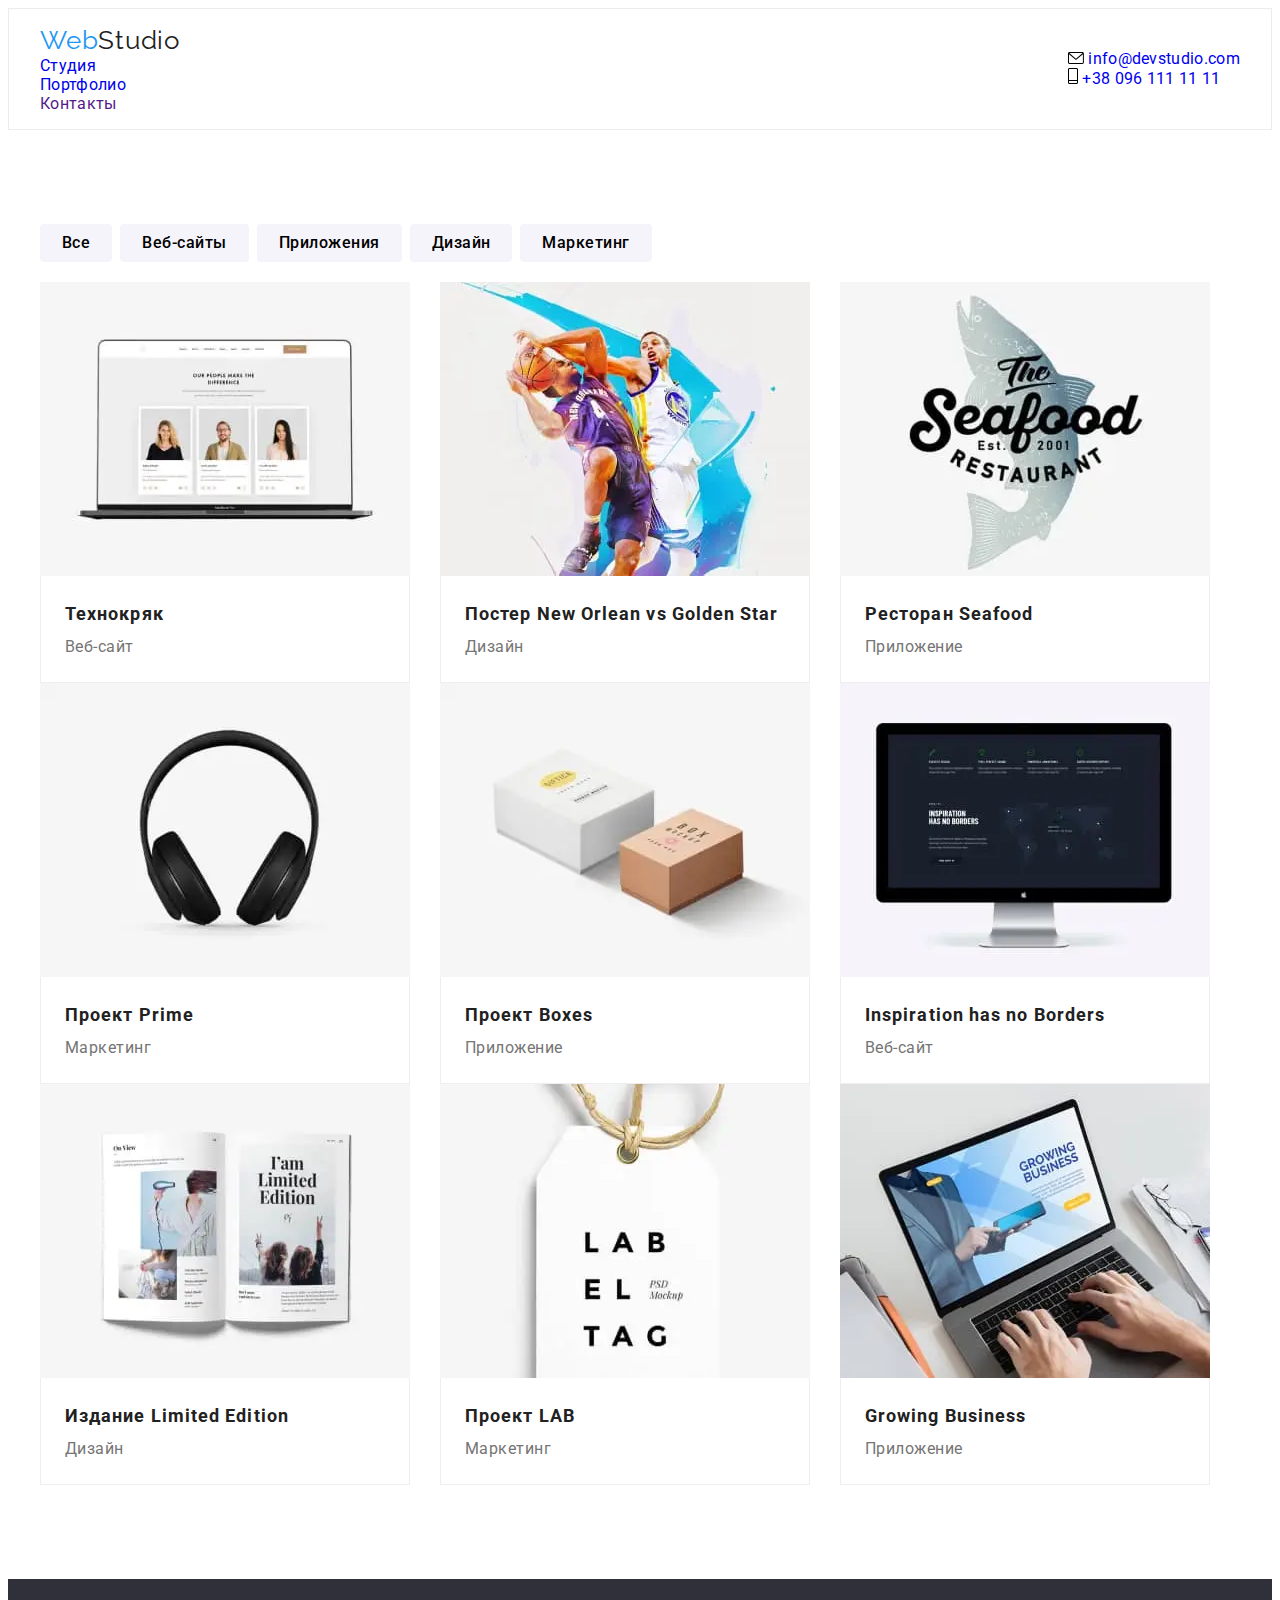
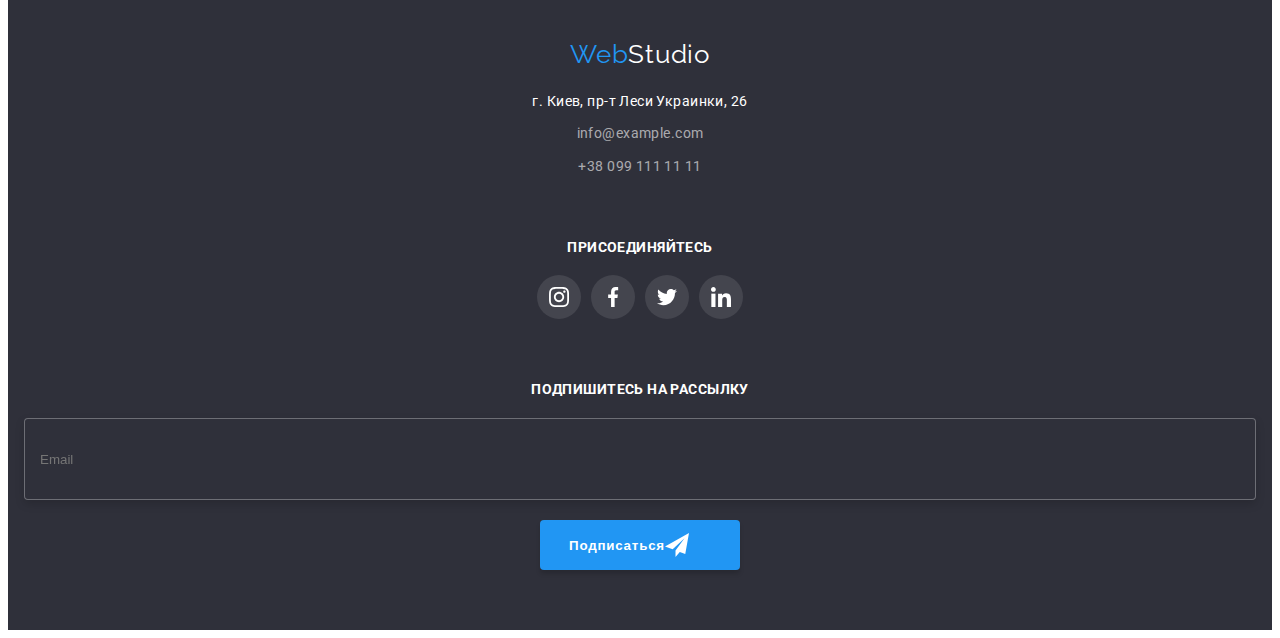
==== commit 9211a3b2: "portfolio" ====
--- a/portfolio.html
+++ b/portfolio.html
@@ -42,6 +42,11 @@
             </li>
           </ul>
         </nav>
+        <button type="button" class="mobile-menu-btn" data-menu-open>
+          <svg class="mobile-menu-btn__icon" width="40" height="40">
+            <use href="images/svg/sprite.svg#burger-menu-icon"></use>
+          </svg>
+        </button>
         <ul class="contact-link">
           <li class="contact-list__item">
             <a href="mailto:info@devstudio.com" class="contact-list__link">
@@ -61,9 +66,60 @@
           </li>
         </ul>
       </div>
+
+      <div class="mobile-menu" data-menu>
+        <div class="container mobile-menu__container">
+          <button class="mobile-menu__close-btn" data-menu-close>
+            <svg class="mobile-menu__close-icon" width="40" height="40">
+              <use href="images/svg/sprite.svg#icon-close-btn"></use>
+            </svg>
+          </button>
+          <ul class="burger-nav-list">
+            <li class="burger-nav__item">
+              <a href="./index.html" class="burger-nav__link">Студия</a>
+            </li>
+            <li class="burger-nav__item">
+              <a href="./portfolio.html" class="burger-nav__link">Портфолио</a>
+            </li>
+            <li class="burger-nav__item">
+              <a href="" class="burger-nav__link">Контакты</a>
+            </li>
+          </ul>
+        </div>
+        <div class="contact-menu-container container">
+          <ul class="menu-contact">
+            <li class="menu-contact__item">
+              <a href="tel:+380961111111" class="menu-contact__link-tel"
+                >+38 096 111 11 11</a
+              >
+            </li>
+            <li class="menu-contact__item">
+              <a
+                href="mailto:info@devstudio.com"
+                class="menu-contact__link-email"
+                >info@devstudio.com</a
+              >
+            </li>
+          </ul>
+          <ul class="menu-social">
+            <li class="menu-social__item">
+              <a href="" class="menu-social__link">Instagram</a>
+            </li>
+            <li class="menu-social__item">
+              <a href="" class="menu-social__link">Twitter</a>
+            </li>
+            <li class="menu-social__item">
+              <a href="" class="menu-social__link">Facebook</a>
+            </li>
+            <li class="menu-social__item">
+              <a href="" class="menu-social__link">LinkedIn</a>
+            </li>
+          </ul>
+        </div>
+      </div>
     </header>
     <main class="main">
-      <section class="gallery">
+      <section class="section">
         <div class="container">
           <h1 class="visually-hidden">Наши работы</h1>
           <ul class="button-list">
@@ -144,7 +200,6 @@
                         "
                         src="./images/img-portfolio-desktop/img1.jpg"
                         alt="ноутбук"
-                        width="370"
                         class="portfolio-img"
                       />
                     </picture>
@@ -223,7 +278,6 @@
                         "
                         src="./images/img-portfolio-desktop/img2.jpg"
                         alt="баскетболисты"
-                        width="370"
                         class="portfolio-img"
                       />
                     </picture>
@@ -303,7 +357,6 @@
                         "
                         src="./images/img-portfolio-desktop/img3.jpg"
                         alt="seafood"
-                        width="370"
                         class="portfolio-img"
                       />
                     </picture>
@@ -381,7 +434,6 @@
                         "
                         src="./images/img-portfolio-desktop/img4.jpg"
                         alt="наушники"
-                        width="370"
                         class="portfolio-img"
                       />
                     </picture>
@@ -459,7 +511,6 @@
                         "
                         src="./images/img-portfolio-desktop/img5.jpg"
                         alt="коробки"
-                        width="370"
                         class="portfolio-img"
                       />
                     </picture>
@@ -537,7 +588,6 @@
                         "
                         src="./images/img-portfolio-desktop/img6.jpg"
                         alt="компьютер"
-                        width="370"
                         class="portfolio-img"
                       />
                     </picture>
@@ -615,7 +665,6 @@
                         "
                         src="./images/img-portfolio-desktop/img7.jpg"
                         alt="журнал"
-                        width="370"
                         class="portfolio-img"
                       />
                     </picture>
@@ -693,7 +742,6 @@
                         "
                         src="./images/img-portfolio-desktop/img8.jpg"
                         alt="этикетка"
-                        width="370"
                         class="portfolio-img"
                       />
                     </picture>
@@ -771,7 +819,6 @@
                         "
                         src="./images/img-portfolio-desktop/img9.jpg"
                         alt="работа за ноутбуком"
-                        width="370"
                         class="portfolio-img"
                       />
                     </picture>
@@ -885,5 +932,6 @@
         </div>
       </div>
     </footer>
+    <script src="./js/menu.js"></script>
   </body>
 </html>
--- a/css/main.min.css
+++ b/css/main.min.css
@@ -1,2 +1,2 @@
-:root{--primary-font-family: "Roboto", sans-serif;--secondary-font-family: "Raleway", sans-serif;--primary-text-color: #ffffff;--secondary-text-color: #757575;--primary-color: #2196f3;--secondary-color: #188ce8}.visually-hidden{position:absolute;width:1px;height:1px;margin:-1px;border:0;padding:0;white-space:nowrap;clip-path:inset(100%);clip:rect(0 0 0 0);overflow:hidden}body{background-color:var(--primary-text-color);color:var(--secondary-text-color);font-family:var(--primary-font-family);letter-spacing:0.02em}h1,h2,h3,h4,h5,h6,p{margin-top:0;margin-bottom:0}ul,ol{margin-top:0;margin-bottom:0;padding-left:0}img{display:block}address{font-style:normal}*{text-decoration:none;list-style-type:none}textarea{resize:none}.section{padding-top:94px;padding-bottom:94px}.container{padding-left:15px;padding-right:15px}@media screen and (min-width: 480px){.container{width:480px;margin-left:auto;margin-right:auto}}@media screen and (min-width: 768px){.container{width:768px}}@media screen and (min-width: 1200px){.container{width:1200px}}.button-hero{font-family:var(--primary-font-family);font-weight:700;font-size:16px;min-width:200px;padding:10px 12px;line-height:1.87;color:var(--primary-text-color);background:#2196f3;cursor:pointer;border-radius:4px;transition:backgroud-color 250ms cubic-bezier(0.4, 0, 0.2, 1);border:0}.button-hero:hover,.button-hero:focus{background-color:var(--secondary-color)}.hero-title{font-weight:900;font-size:44px;line-height:1.36;text-align:center;letter-spacing:0.06em;text-transform:uppercase;color:var(--primary-text-color);left:0px;top:80px;margin-bottom:30px}.section-title{font-size:36px;line-height:1.16;color:#212121;text-align:center;margin-bottom:50px;letter-spacing:0.03em}.social-list-link{display:flex;align-items:center;justify-content:center;width:44px;height:44px;border-radius:50%;transition:background-color 250ms cubic-bezier(0.4, 0, 0.2, 1)}.social-list-link:hover,.social-list-link:focus{background-color:var(--primary-color)}.social-list-icon{fill:#afb1b8;transition:fill 250ms cubic-bezier(0.4, 0, 0.2, 1)}.social-list-link:hover .social-list-icon,.social-list-link:focus .social-list-icon{fill:#fff}.social-list{display:flex;justify-content:space-between;margin-top:16px}.logo{font-family:var(--secondary-font-family);font-size:26px;line-height:1.19;letter-spacing:0.03em}.logo-color-span{color:var(--primary-color)}.header-logo_theme_dark{color:#212121;margin-right:92px}.footer-logo_theme_light{color:var(--primary-text-color);margin-bottom:20px}.backdrop{position:fixed;top:0px;left:0px;width:100%;height:100%;background-color:rgba(0,0,0,0.2);opacity:1;transition:opacity 250ms cubic-bezier(0.4, 0, 0.2, 1)}.backdrop.is-hidden{opacity:0;pointer-events:none}.backdrop.is-hidden .modal{transform:translate(-50%, -50%) scale(0.9)}.modal{position:absolute;top:50%;left:50%;padding:40px;min-height:581px;min-width:528px;background-color:#fff;box-shadow:0px 1px 3px rgba(0,0,0,0.12),0px 1px 1px rgba(0,0,0,0.14),0px 2px 1px rgba(0,0,0,0.2);border-radius:4px;transform:translate(-50%, -50%) scale(1);transition:transform 250ms cubic-bezier(0.4, 0, 0.2, 1)}.modal-button{position:absolute;top:8px;right:8px;width:30px;height:30px;border-radius:50%;background:transparent;border:1px solid rgba(0,0,0,0.1);cursor:pointer;display:flex;align-items:center;justify-content:center;transition:fill 250ms cubic-bezier(0.4, 0, 0.2, 1)}.modal-button:hover,.modal-button:focus{fill:var(--primary-color)}.modal-button-icon{width:11px;height:11px;color:#000000}.modal-title{font-size:20px;line-height:1.15;text-align:center;letter-spacing:0.03em;font-weight:700;color:#212121}.modal-form{margin-top:12px}.contact-form-field{display:block;margin-bottom:10px}.contact-form-input-wrapper{position:relative;display:block;margin-top:4px}.contact-form-input{width:100%;height:40px;padding-left:42px;border:1px solid rgba(33,33,33,0.2);border-radius:4px;transition:border-color 250ms cubic-bezier(0.4, 0, 0.2, 1)}.contact-form-input:focus{outline:none;border-color:var(--primary-color)}.contact-form-icon{position:absolute;top:50%;left:12px;transform:translateY(-50%);transition:fill 250ms cubic-bezier(0.4, 0, 0.2, 1)}.contact-form-input:focus+.contact-form-icon{fill:var(--primary-color)}.span-form{font-weight:400;font-size:12px;line-height:1.16}.contact-form-message{width:100%;height:120px;margin-top:4px;padding:12px 16px;border:1px solid rgba(33,33,33,0.2);border-radius:4px;transition:border-color 250ms cubic-bezier(0.4, 0, 0.2, 1)}.contact-form-message:focus{border-color:var(--primary-color);outline:none}.contact-form-message::placeholder{font-size:14px;line-height:1.14;color:rgba(117,117,117,0.5)}.contact-form-checkbox-label{display:flex;align-items:center;font-size:14px;line-height:1.71;margin-left:10px;letter-spacing:0.03em}.contact-form-checkbox-label::before{display:inline-block;width:16px;height:15px;border:2px solid #212121;content:"";cursor:pointer;margin-right:7px;border-radius:2px}.contact-form-checkbox:focus+.contact-form-checkbox-label::before{outline:1px solid var(--primary-color)}.contact-form-checkbox:checked+.contact-form-checkbox-label::before{background-image:url("../images/checkbox.svg");background-size:cover;background-position:center;background-color:var(--primary-color);border:2px solid var(--primary-color)}.contact-form-checkbox{background-origin:border-box}.contact-form-checkbox-wrapper{margin-bottom:30px}.contact-form-submit{display:block;margin:0 auto;width:200px;height:50px;color:var(--primary-text-color);background-color:var(--primary-color);box-shadow:0px 4px 4px rgba(0,0,0,0.15);border-radius:4px;border:0px;transition:background-color 250ms cubic-bezier(0.4, 0, 0.2, 1);cursor:pointer;font-weight:700;line-height:1.88;letter-spacing:0.06em}.contact-form-submit:hover,.contact-form-submit:focus{background-color:var(--secondary-color)}.link-treaty{color:var(--secondary-color);text-decoration:underline}.header{position:relative;padding-top:16px;padding-bottom:16px}.header__container{display:flex;justify-content:space-between;align-items:center}@media screen and (max-width: 767px){.nav-list{display:none}.contact-link{display:none}.mobile-menu-btn{background-color:transparent;border:none;padding:0;line-height:0}.mobile-menu-btn__icon{fill:#212121}.mobile-menu-btn__icon:hover{fill:var(--primary-color)}.mobile-menu{position:absolute;top:0;left:0;width:100%;height:100vh;overflow:auto;background-color:#fff;opacity:0;visibility:hidden;pointer-events:none;transition:opacity 250ms cubic-bezier(0.4, 0, 0.2, 1),visibility 250ms cubic-bezier(0.4, 0, 0.2, 1)}.mobile-menu.is-open{opacity:1;visibility:visible;pointer-events:auto}.mobile-menu__close-btn{position:absolute;top:10px;right:15px;background-color:transparent;border:none;padding:0;line-height:0}.mobile-menu__close-btn:hover{fill:var(--primary-color)}.mobile-menu__container{position:relative;padding-top:48px;padding-bottom:302px;padding-left:40px}.burger-nav__item:not(:last-child){padding-bottom:32px}.burger-nav__link{font-weight:500;font-size:40px;line-height:47px;letter-spacing:0.02em;color:#212121}.burger-nav__link:hover{color:var(--primary-color)}.contact-menu-container{padding-left:40px;padding-bottom:48px}.menu-contact{padding-bottom:64px}.menu-contact__link-tel{font-weight:500;font-size:34px;line-height:1.17;letter-spacing:0.02em;color:var(--primary-color)}.menu-contact__item:not(:last-child){padding-bottom:30px}.menu-contact__link-email{font-weight:500;font-size:24px;line-height:1.16;letter-spacing:0.02em;color:var(--secondary-text-color)}.menu-social{display:flex}.menu-social__link{font-weight:500;font-size:18px;line-height:1.22;letter-spacing:0.02em;color:var(--primary-color)}.menu-social__item{margin-right:20px}}@media screen and (min-width: 768px){.mobile-menu-btn{display:none}.mobile-menu{display:none}}.section-hero{background-image:linear-gradient(rgba(47,48,58,0.4), rgba(47,48,58,0.4)),url("../images/Img10.jpg");background-size:cover;background-position:center;background-color:#c4c4c4;height:600px;padding-top:200px;padding-bottom:210px}@media (min-device-pixel-ratio: 2), (min-resolution: 192dpi), (min-resolution: 2dppx){.section-hero{background-image:linear-gradient(rgba(47,48,58,0.4), rgba(47,48,58,0.4)),url(".../images/img10@2x")}}.hero{text-align:center}.icon-list{background-color:#f5f4fa;width:270px;height:120px;display:flex;align-items:center;justify-content:center;border-radius:4px}.about{padding-top:94px}.about-list:not(:last-child){margin-right:30px}.feature-list{display:flex}.title{font-size:14px;line-height:1.14;letter-spacing:0.03em;text-transform:uppercase;color:#212121;margin-bottom:10px;width:270px;padding-top:30px}.title-text{font-size:14px;line-height:1.71;letter-spacing:0.03em;width:270px}.examples{position:relative}.examples-gallery{display:flex;justify-content:space-between}.example-gallery{display:flex;justify-content:space-between}.examples-overlay{position:relative}.examples-content{position:absolute;bottom:0;left:0;width:370px;height:70px;background-color:rgba(47,48,58,0.8)}.examples-text{position:absolute;top:50%;left:50%;transform:translate(-50%, -50%);width:205px;height:16px;font-weight:700;font-size:14px;line-height:1.14;letter-spacing:0.03em;text-transform:uppercase;color:var(--primary-text-color)}.employees-section{background:#f5f4fa}.employees-name{font-weight:500;font-size:16px;line-height:1.18;text-align:center;color:#212121;letter-spacing:0.02em;margin-bottom:8px}.employees-position{text-align:center}.employees-content-wrapper{padding-top:30px;padding-bottom:30px;padding-right:32px;padding-left:32px;background-color:#fff}.employees{display:flex;flex-wrap:wrap;margin-left:-30px;margin-top:-30px}.employees-card{flex-basis:calc((100% - 120px) / 4);margin-left:30px;margin-top:30px;box-shadow:0px 1px 3px rgba(0,0,0,0.12),0px 1px 1px rgba(0,0,0,0.14),0px 2px 1px rgba(0,0,0,0.2);border-radius:0px 0px 4px 4px}.clients-list-link{display:flex;align-items:center;justify-content:center;width:170px;height:92px;border:1px solid #afb1b8;border-radius:4px;fill:#afb1b8;transition:fill 250ms cubic-bezier(0.4, 0, 0.2, 1),border-color 250ms cubic-bezier(0.4, 0, 0.2, 1)}.clients-list-link:hover,.clients-list-link:focus{fill:var(--primary-color);border-color:var(--primary-color)}.clietns-list{display:flex;justify-content:space-between}.footer-container{display:flex;align-items:baseline}.footer-list{display:flex;justify-content:space-between;margin-top:20px}.footer-title{color:var(--primary-text-color);font-weight:bold;font-size:14px;letter-spacing:0.03em;text-transform:uppercase}.footer-social-container{margin-left:70px;width:206px}.footer{background-color:#2f303a;padding-top:60px;padding-bottom:60px}.footer-list-link{display:flex;align-items:center;justify-content:center;width:44px;height:44px;border-radius:50%;background-color:#ffffff1a;transition:background-color 250ms cubic-bezier(0.4, 0, 0.2, 1)}.footer-list-link:hover,.footer-list-link:focus{background-color:var(--primary-color)}.footer-list-icon{fill:var(--primary-text-color)}.footer-logo{font-family:var(--secondary-font-family);font-size:26px;line-height:1.19;letter-spacing:0.03em;color:var(--primary-text-color)}.geolocation{margin-bottom:9px;margin-top:20px}.footer-link-mailto{margin-bottom:9px}.address{font-style:normal;color:#fff;font-size:14px;line-height:1.71;letter-spacing:0.03em}.footer-link{font-style:normal;font-size:14px;line-height:1.71;letter-spacing:0.03em;color:rgba(255,255,255,0.6);transition:color 250ms cubic-bezier(0.4, 0, 0.2, 1)}.footer-link:focus,.footer-link:hover{color:var(--primary-color)}.form-field-footer{margin-left:93px}.form-field-footer label{font-weight:700;font-size:14px;line-height:1.14;letter-spacing:0.03em;text-transform:uppercase;color:var(--primary-text-color)}.form-field-footer input{width:358px;height:50px;display:flex;background-color:#2f303a;border:1px solid rgba(255,255,255,0.3);filter:drop-shadow(0px 4px 4px rgba(0,0,0,0.15));border-radius:4px;padding:15px 15px;color:var(--primary-text-color)}.btn-subscribe{width:200px;height:50px;background:var(--primary-color);box-shadow:0px 4px 4px rgba(0,0,0,0.15);border-radius:4px;border:0px;cursor:pointer;font-weight:700;line-height:1.88;letter-spacing:0.06em;color:var(--primary-text-color);fill:var(--primary-text-color);display:flex;align-items:center;padding-left:29px;transition:background-color 250ms cubic-bezier(0.4, 0, 0.2, 1);margin-left:12px}.btn-subscribe:hover{background-color:var(--secondary-color)}.footer-form-item{display:flex;justify-content:space-evenly;align-items:center;margin-top:20px}.btn-subscribe-icon{margin-left:10px}
+:root{--primary-font-family: "Roboto", sans-serif;--secondary-font-family: "Raleway", sans-serif;--primary-text-color: #ffffff;--secondary-text-color: #757575;--primary-color: #2196f3;--secondary-color: #188ce8}.visually-hidden{position:absolute;width:1px;height:1px;margin:-1px;border:0;padding:0;white-space:nowrap;clip-path:inset(100%);clip:rect(0 0 0 0);overflow:hidden}body{background-color:var(--primary-text-color);color:var(--secondary-text-color);font-family:var(--primary-font-family);letter-spacing:0.02em}h1,h2,h3,h4,h5,h6,p{margin-top:0;margin-bottom:0}ul,ol{margin-top:0;margin-bottom:0;padding-left:0}img{display:block}address{font-style:normal}*{text-decoration:none;list-style-type:none}textarea{resize:none}.section{padding-top:94px;padding-bottom:94px}@media screen and (max-width: 767px){.section{padding-top:60px;padding-bottom:60px}}.container{padding-left:15px;padding-right:15px}@media screen and (min-width: 480px){.container{width:480px;margin-left:auto;margin-right:auto}}@media screen and (min-width: 768px){.container{width:768px}}@media screen and (min-width: 1200px){.container{width:1200px}}.button-hero{font-family:var(--primary-font-family);font-weight:700;font-size:16px;min-width:200px;padding:10px 12px;line-height:1.87;color:var(--primary-text-color);background:#2196f3;cursor:pointer;border-radius:4px;transition:backgroud-color 250ms cubic-bezier(0.4, 0, 0.2, 1);border:0}.button-hero:hover,.button-hero:focus{background-color:var(--secondary-color)}@media screen and (max-width: 767px){.hero-title{font-weight:900;font-size:26px;line-height:1.62;text-align:center;letter-spacing:0.06em;text-transform:uppercase;margin-bottom:30px;color:#ffffff}}@media screen and (max-width: 767px){.section-title{font-size:28px;line-height:1.17;color:#212121;text-align:center;letter-spacing:0.03em;margin-bottom:30px}}.social-list-link{display:flex;align-items:center;justify-content:center;width:44px;height:44px;border-radius:50%;transition:background-color 250ms cubic-bezier(0.4, 0, 0.2, 1)}.social-list-link:hover,.social-list-link:focus{background-color:var(--primary-color)}.social-list-icon{fill:#afb1b8;transition:fill 250ms cubic-bezier(0.4, 0, 0.2, 1)}.social-list-link:hover .social-list-icon,.social-list-link:focus .social-list-icon{fill:#fff}.social-list{display:flex;justify-content:center;margin-top:16px}.social-list-item:not(:last-child){margin-right:10px}.logo{font-family:var(--secondary-font-family);font-size:26px;line-height:1.19;letter-spacing:0.03em}.logo-color-span{color:var(--primary-color)}.header-logo_theme_dark{color:#212121;margin-right:92px}.footer-logo_theme_light{color:var(--primary-text-color);margin-bottom:20px}.backdrop{position:fixed;top:0px;left:0px;width:100%;height:100%;background-color:rgba(0,0,0,0.2);opacity:1;transition:opacity 250ms cubic-bezier(0.4, 0, 0.2, 1)}.backdrop.is-hidden{opacity:0;pointer-events:none}.backdrop.is-hidden .modal{transform:translate(-50%, -50%) scale(0.9)}.modal{position:absolute;top:50%;left:50%;padding:40px;min-height:581px;min-width:528px;background-color:#fff;box-shadow:0px 1px 3px rgba(0,0,0,0.12),0px 1px 1px rgba(0,0,0,0.14),0px 2px 1px rgba(0,0,0,0.2);border-radius:4px;transform:translate(-50%, -50%) scale(1);transition:transform 250ms cubic-bezier(0.4, 0, 0.2, 1)}.modal-button{position:absolute;top:8px;right:8px;width:30px;height:30px;border-radius:50%;background:transparent;border:1px solid rgba(0,0,0,0.1);cursor:pointer;display:flex;align-items:center;justify-content:center;transition:fill 250ms cubic-bezier(0.4, 0, 0.2, 1)}.modal-button:hover,.modal-button:focus{fill:var(--primary-color)}.modal-button-icon{width:11px;height:11px;color:#000000}.modal-title{font-size:20px;line-height:1.15;text-align:center;letter-spacing:0.03em;font-weight:700;color:#212121}.modal-form{margin-top:12px}.contact-form-field{display:block;margin-bottom:10px}.contact-form-input-wrapper{position:relative;display:block;margin-top:4px}.contact-form-input{width:100%;height:40px;padding-left:42px;border:1px solid rgba(33,33,33,0.2);border-radius:4px;transition:border-color 250ms cubic-bezier(0.4, 0, 0.2, 1)}.contact-form-input:focus{outline:none;border-color:var(--primary-color)}.contact-form-icon{position:absolute;top:50%;left:12px;transform:translateY(-50%);transition:fill 250ms cubic-bezier(0.4, 0, 0.2, 1)}.contact-form-input:focus+.contact-form-icon{fill:var(--primary-color)}.span-form{font-weight:400;font-size:12px;line-height:1.16}.contact-form-message{width:100%;height:120px;margin-top:4px;padding:12px 16px;border:1px solid rgba(33,33,33,0.2);border-radius:4px;transition:border-color 250ms cubic-bezier(0.4, 0, 0.2, 1)}.contact-form-message:focus{border-color:var(--primary-color);outline:none}.contact-form-message::placeholder{font-size:14px;line-height:1.14;color:rgba(117,117,117,0.5)}.contact-form-checkbox-label{display:flex;align-items:center;font-size:14px;line-height:1.71;margin-left:10px;letter-spacing:0.03em}.contact-form-checkbox-label::before{display:inline-block;width:16px;height:15px;border:2px solid #212121;content:"";cursor:pointer;margin-right:7px;border-radius:2px}.contact-form-checkbox:focus+.contact-form-checkbox-label::before{outline:1px solid var(--primary-color)}.contact-form-checkbox:checked+.contact-form-checkbox-label::before{background-image:url("../images/checkbox.svg");background-size:cover;background-position:center;background-color:var(--primary-color);border:2px solid var(--primary-color)}.contact-form-checkbox{background-origin:border-box}.contact-form-checkbox-wrapper{margin-bottom:30px}.contact-form-submit{display:block;margin:0 auto;width:200px;height:50px;color:var(--primary-text-color);background-color:var(--primary-color);box-shadow:0px 4px 4px rgba(0,0,0,0.15);border-radius:4px;border:0px;transition:background-color 250ms cubic-bezier(0.4, 0, 0.2, 1);cursor:pointer;font-weight:700;line-height:1.88;letter-spacing:0.06em}.contact-form-submit:hover,.contact-form-submit:focus{background-color:var(--secondary-color)}.link-treaty{color:var(--secondary-color);text-decoration:underline}@media screen and (max-width: 1199px){.backdrop{padding:73px 15px;overflow-y:scroll}}@media screen and (max-width: 1199px){.modal{position:relative;padding:40px}}@media screen and (max-width: 1199px) and (min-width: 768px){.modal{max-width:450px}}.header{position:relative;padding-top:16px;padding-bottom:16px}.header__container{display:flex;justify-content:space-between;align-items:center}@media screen and (max-width: 767px){.nav-list{display:none}.contact-link{display:none}.mobile-menu-btn{background-color:transparent;border:none;padding:0;line-height:0}.mobile-menu-btn__icon{fill:#212121}.mobile-menu-btn__icon:hover{fill:var(--primary-color)}.mobile-menu{position:absolute;top:0;left:0;width:100vw;height:100vh;overflow:auto;background-color:#fff;z-index:1;opacity:0;visibility:hidden;pointer-events:none;transition:opacity 250ms cubic-bezier(0.4, 0, 0.2, 1),visibility 250ms cubic-bezier(0.4, 0, 0.2, 1)}.mobile-menu.is-open{opacity:1;visibility:visible;pointer-events:auto}.mobile-menu__close-btn{position:absolute;top:10px;right:15px;background-color:transparent;border:none;padding:0;line-height:0}.mobile-menu__close-btn:hover{fill:var(--primary-color)}.mobile-menu__container{position:relative;padding-top:48px;padding-bottom:302px;padding-left:40px}.burger-nav__item:not(:last-child){padding-bottom:32px}.burger-nav__link{font-weight:500;font-size:40px;line-height:47px;letter-spacing:0.02em;color:#212121}.burger-nav__link:hover{color:var(--primary-color)}.contact-menu-container{padding-left:40px;padding-bottom:48px}.menu-contact{padding-bottom:64px}.menu-contact__link-tel{font-weight:500;font-size:34px;line-height:1.17;letter-spacing:0.02em;color:var(--primary-color)}.menu-contact__item:not(:last-child){padding-bottom:30px}.menu-contact__link-email{font-weight:500;font-size:24px;line-height:1.16;letter-spacing:0.02em;color:var(--secondary-text-color)}.menu-social{display:flex}.menu-social__link{font-weight:500;font-size:18px;line-height:1.22;letter-spacing:0.02em;color:var(--primary-color)}.menu-social__item{margin-right:20px}}@media screen and (min-width: 768px){.mobile-menu-btn{display:none}.mobile-menu{display:none}}.header-border{border:1px solid #ececec}.hero{text-align:center}@media screen and (max-width: 767px){.section-hero{background-image:linear-gradient(rgba(47,48,58,0.4), rgba(47,48,58,0.4)),url("../images/hero-img-mobile/hero-img-mobile.jpg");background-size:cover;background-position:center;height:400px;padding-top:118px;padding-bottom:118px}}@media (min-device-pixel-ratio: 2), (min-resolution: 192dpi), (min-resolution: 2dppx){.section-hero{background-image:linear-gradient(rgba(47,48,58,0.4), rgba(47,48,58,0.4)),url("../images/hero-img-mobile/hero-img-mobile@2x.jpg")}}@media screen and (max-width: 767px){.about-list:not(:last-child){margin-bottom:30px}.icon-list{background-color:#f5f4fa;height:120px;display:flex;align-items:center;justify-content:center;border-radius:4px;margin-bottom:30px}.about{padding:60px 0}.title{font-weight:700;font-size:14px;line-height:16px;text-align:center;letter-spacing:0.03em;text-transform:uppercase;color:#212121}.title-text{font-size:14px;line-height:1.71;letter-spacing:0.03em}}.examples{position:relative}.examples-gallery{display:flex;justify-content:space-between}.example-gallery{display:flex;justify-content:space-between}.examples-overlay{position:relative}.examples-content{position:absolute;bottom:0;left:0;width:370px;height:70px;background-color:rgba(47,48,58,0.8)}.examples-text{position:absolute;top:50%;left:50%;transform:translate(-50%, -50%);width:205px;height:16px;font-weight:700;font-size:14px;line-height:1.14;letter-spacing:0.03em;text-transform:uppercase;color:var(--primary-text-color)}@media screen and (max-width: 1199px){.examples{display:none}}.employees-section{background:#f5f4fa}.employees-name{font-weight:500;font-size:16px;line-height:1.18;text-align:center;color:#212121;letter-spacing:0.03em;margin-bottom:10px}.employees-position{text-align:center}.employees-content-wrapper{padding:30px 32px;background-color:#fff}.employees-card{box-shadow:0px 1px 3px rgba(0,0,0,0.12),0px 1px 1px rgba(0,0,0,0.14),0px 2px 1px rgba(0,0,0,0.2);border-radius:0px 0px 4px 4px}@media screen and (max-width: 767px){.employees-card:not(:last-child){margin-bottom:30px}.employees-photo{display:block;max-width:100%;height:auto}}.clients-list-link{display:flex;align-items:center;justify-content:center;border:1px solid #afb1b8;border-radius:4px;fill:#afb1b8;transition:fill 250ms cubic-bezier(0.4, 0, 0.2, 1),border-color 250ms cubic-bezier(0.4, 0, 0.2, 1)}.clients-list-link:hover,.clients-list-link:focus{fill:var(--primary-color);border-color:var(--primary-color)}.clients-list{display:flex;flex-wrap:wrap}@media screen and (max-width: 1199px){.clients-list{display:flex;flex-wrap:wrap;margin-left:-30px;margin-top:-30px;margin-left:calc(-10px * (-1));margin-top:calc(30px * (-1))}.clients-list-item{margin-top:30px;margin-left:30px}}.footer-container{padding-bottom:60px}.footer-social-container{margin-bottom:60px}.footer-list{display:flex;justify-content:center;margin-top:20px}.footer-title{color:var(--primary-text-color);font-weight:bold;font-size:14px;letter-spacing:0.03em;text-transform:uppercase;padding-top:60px}.footer{background-color:#2f303a;text-align:center;padding-top:60px}.footer-list-link{display:flex;align-items:center;justify-content:center;width:44px;height:44px;border-radius:50%;background-color:#ffffff1a;transition:background-color 250ms cubic-bezier(0.4, 0, 0.2, 1)}.footer-list-link:hover,.footer-list-link:focus{background-color:var(--primary-color)}.footer-list-item:not(:last-child){margin-right:10px}.footer-list-icon{fill:var(--primary-text-color)}.footer-logo{font-family:var(--secondary-font-family);font-size:26px;line-height:1.19;letter-spacing:0.03em;color:var(--primary-text-color)}.geolocation{margin-bottom:9px}.footer-link-mailto{margin-bottom:9px}.address{font-style:normal;color:#fff;font-size:14px;line-height:1.71;letter-spacing:0.03em}.footer-link{font-style:normal;font-size:14px;line-height:1.71;letter-spacing:0.03em;color:rgba(255,255,255,0.6);transition:color 250ms cubic-bezier(0.4, 0, 0.2, 1)}.footer-link:focus,.footer-link:hover{color:var(--primary-color)}.form-field-footer label{font-weight:700;font-size:14px;line-height:1.14;letter-spacing:0.03em;text-transform:uppercase;color:var(--primary-text-color)}.form-field-footer input{width:100%;height:50px;display:flex;background-color:#2f303a;border:1px solid rgba(255,255,255,0.3);filter:drop-shadow(0px 4px 4px rgba(0,0,0,0.15));border-radius:4px;padding:15px 15px;color:var(--primary-text-color)}.btn-subscribe{width:200px;height:50px;background:var(--primary-color);box-shadow:0px 4px 4px rgba(0,0,0,0.15);border-radius:4px;border:0px;cursor:pointer;font-weight:700;line-height:1.88;letter-spacing:0.06em;color:var(--primary-text-color);fill:var(--primary-text-color);display:flex;align-items:center;padding-left:29px;transition:background-color 250ms cubic-bezier(0.4, 0, 0.2, 1);margin-top:20px}.btn-subscribe:hover{background-color:var(--secondary-color)}.footer-form-item{display:flex;flex-direction:column;align-items:center;margin-top:20px}.footer-logo_theme_light{display:block;align-items:center;margin-bottom:20px}.footer-address{text-align:center}
 /*# sourceMappingURL=main.min.css.map */--- a/css/portfolio.min.css
+++ b/css/portfolio.min.css
@@ -1,2 +1,2 @@
-.gallery{padding-top:94px;padding-bottom:94px}.main-button{font-family:var(--primary-font-family);border-radius:4px;font-weight:500;font-size:16px;line-height:1.62;letter-spacing:0.03em;background:#f5f4fa;cursor:pointer;border:0px;padding:6px 22px;transition:color 250ms cubic-bezier(0.4, 0, 0.2, 1),background-color 250ms cubic-bezier(0.4, 0, 0.2, 1)}.main-button:focus,.main-button:hover{background-color:var(--primary-color);color:#fff}.main-button-list:not(:last-child){margin-right:8px;transition:box-shadow 250ms cubic-bezier(0.4, 0, 0.2, 1),border-radius 250ms cubic-bezier(0.4, 0, 0.2, 1)}.main-button-list:hover{box-shadow:0px 3px 1px rgba(0,0,0,0.1),0px 1px 2px rgba(0,0,0,0.08),0px 2px 2px rgba(0,0,0,0.12);border-radius:4px}.button-list{display:flex;justify-content:center}.portfolio-list{font-size:18px;line-height:2;letter-spacing:0.06em;color:#212121}.portfolio-description{font-size:16px;line-height:1.87;letter-spacing:0.03em;color:var(--secondary-text-color)}.portfolio-content-wrapper{background-color:#fff;padding:20px 24px;border:1px solid #eeeeee;border-top:none}.portfolio-list-card{display:flex;flex-wrap:wrap;margin-left:-30px;margin-top:-30px}.portfolio-card{flex-basis:calc((100% - 120px) / 4);margin-left:30px;margin-top:30px;box-sizing:border-box;transition:box-shadow 250ms cubic-bezier(0.4, 0, 0.2, 1)}.portfolio-card:hover{box-shadow:0px 1px 1px rgba(0,0,0,0.12),0px 4px 4px rgba(0,0,0,0.06),1px 4px 6px rgba(0,0,0,0.16)}.photo-cards{margin-top:50px}.container-portfolio-overlay{position:relative;overflow:hidden}.product-overlay{position:absolute;opacity:1;top:0;left:0;transform:translateY(100%);transition:transform 250ms cubic-bezier(0.4, 0, 0.2, 1);width:100%;height:100%;background-color:var(--primary-color)}.portfolio-card:hover .product-overlay{transform:translateY(0%)}.portfolio-card-link:focus .product-overlay{transform:translateY(0%)}.container-content-overlay{position:absolute;top:0;left:0;padding:63px 24px}.overlay-text{font-size:18px;line-height:1.56;letter-spacing:0.03em;color:var(--primary-text-color)}
+.main-button{font-family:var(--primary-font-family);border-radius:4px;font-weight:500;font-size:16px;line-height:1.62;letter-spacing:0.03em;background:#f5f4fa;cursor:pointer;border:0px;padding:6px 22px;transition:color 250ms cubic-bezier(0.4, 0, 0.2, 1),background-color 250ms cubic-bezier(0.4, 0, 0.2, 1)}.main-button:focus,.main-button:hover{background-color:var(--primary-color);color:#fff}.main-button-list:not(:last-child){margin-right:8px;transition:box-shadow 250ms cubic-bezier(0.4, 0, 0.2, 1),border-radius 250ms cubic-bezier(0.4, 0, 0.2, 1)}.main-button-list:hover{box-shadow:0px 3px 1px rgba(0,0,0,0.1),0px 1px 2px rgba(0,0,0,0.08),0px 2px 2px rgba(0,0,0,0.12);border-radius:4px}.button-list{display:flex;flex-wrap:wrap}.portfolio-list{font-size:18px;line-height:2;letter-spacing:0.06em;color:#212121}.portfolio-description{font-size:16px;line-height:1.87;letter-spacing:0.03em;color:var(--secondary-text-color)}.portfolio-content-wrapper{background-color:#fff;padding:20px 24px;border:1px solid #eeeeee;border-top:none}.portfolio-list-card{display:flex;flex-wrap:wrap;margin-left:-30px;margin-top:-30px}.portfolio-card{flex-basis:calc((100% - 120px) / 4);margin-left:30px;box-sizing:border-box;transition:box-shadow 250ms cubic-bezier(0.4, 0, 0.2, 1)}.portfolio-card:hover{box-shadow:0px 1px 1px rgba(0,0,0,0.12),0px 4px 4px rgba(0,0,0,0.06),1px 4px 6px rgba(0,0,0,0.16)}.photo-cards{margin-top:50px}.container-portfolio-overlay{position:relative;overflow:hidden}.product-overlay{position:absolute;opacity:1;top:0;left:0;transform:translateY(100%);transition:transform 250ms cubic-bezier(0.4, 0, 0.2, 1);width:100%;height:100%;background-color:var(--primary-color)}.portfolio-card:hover .product-overlay{transform:translateY(0%)}.portfolio-card-link:focus .product-overlay{transform:translateY(0%)}.container-content-overlay{position:absolute;top:0;left:0;padding:63px 24px}.overlay-text{font-size:18px;line-height:1.56;letter-spacing:0.03em;color:var(--primary-text-color)}.main-button-list{margin-right:8px}@media screen and (max-width: 767px){.button-list .main-button-list+.main-button-list:not(:nth-last-child(-n+3)){margin-bottom:15px}}@media screen and (max-width: 767px){.portfolio-card:not(:last-child){margin-bottom:30px}}
 /*# sourceMappingURL=portfolio.min.css.map */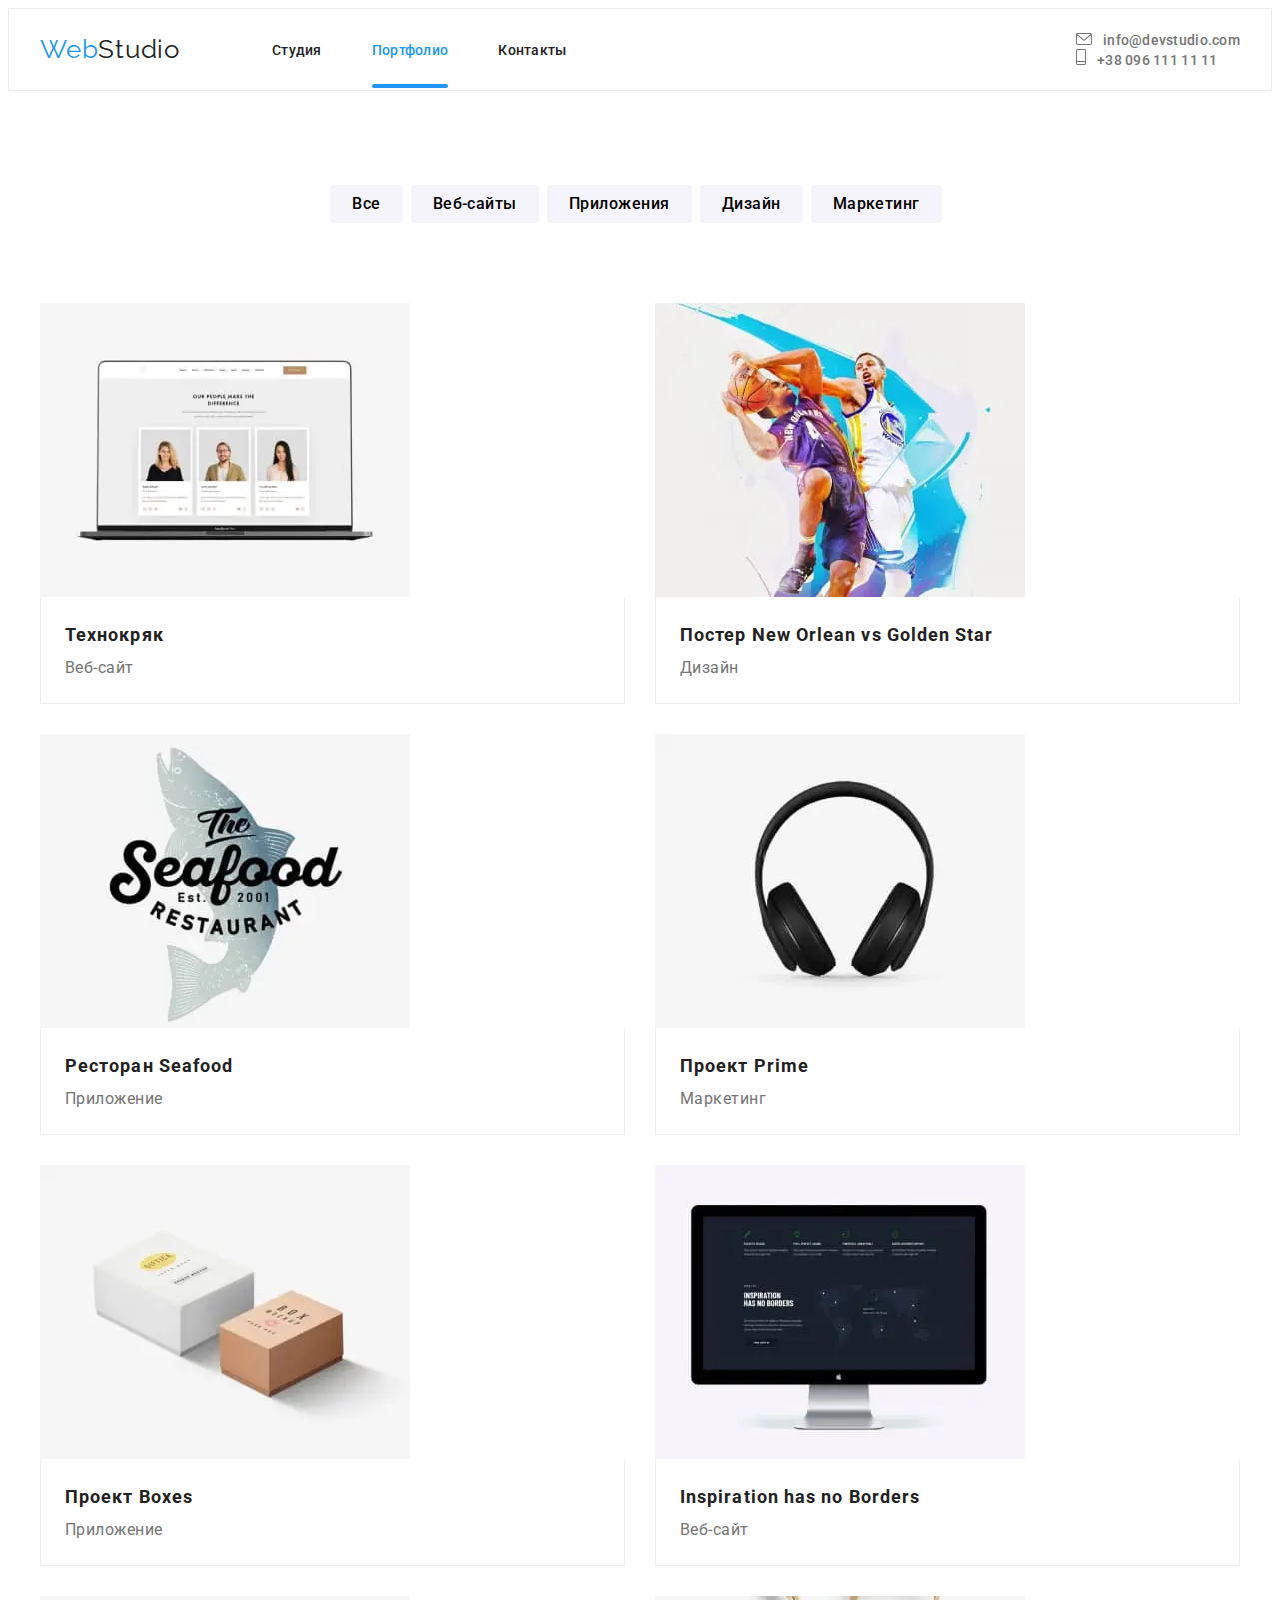
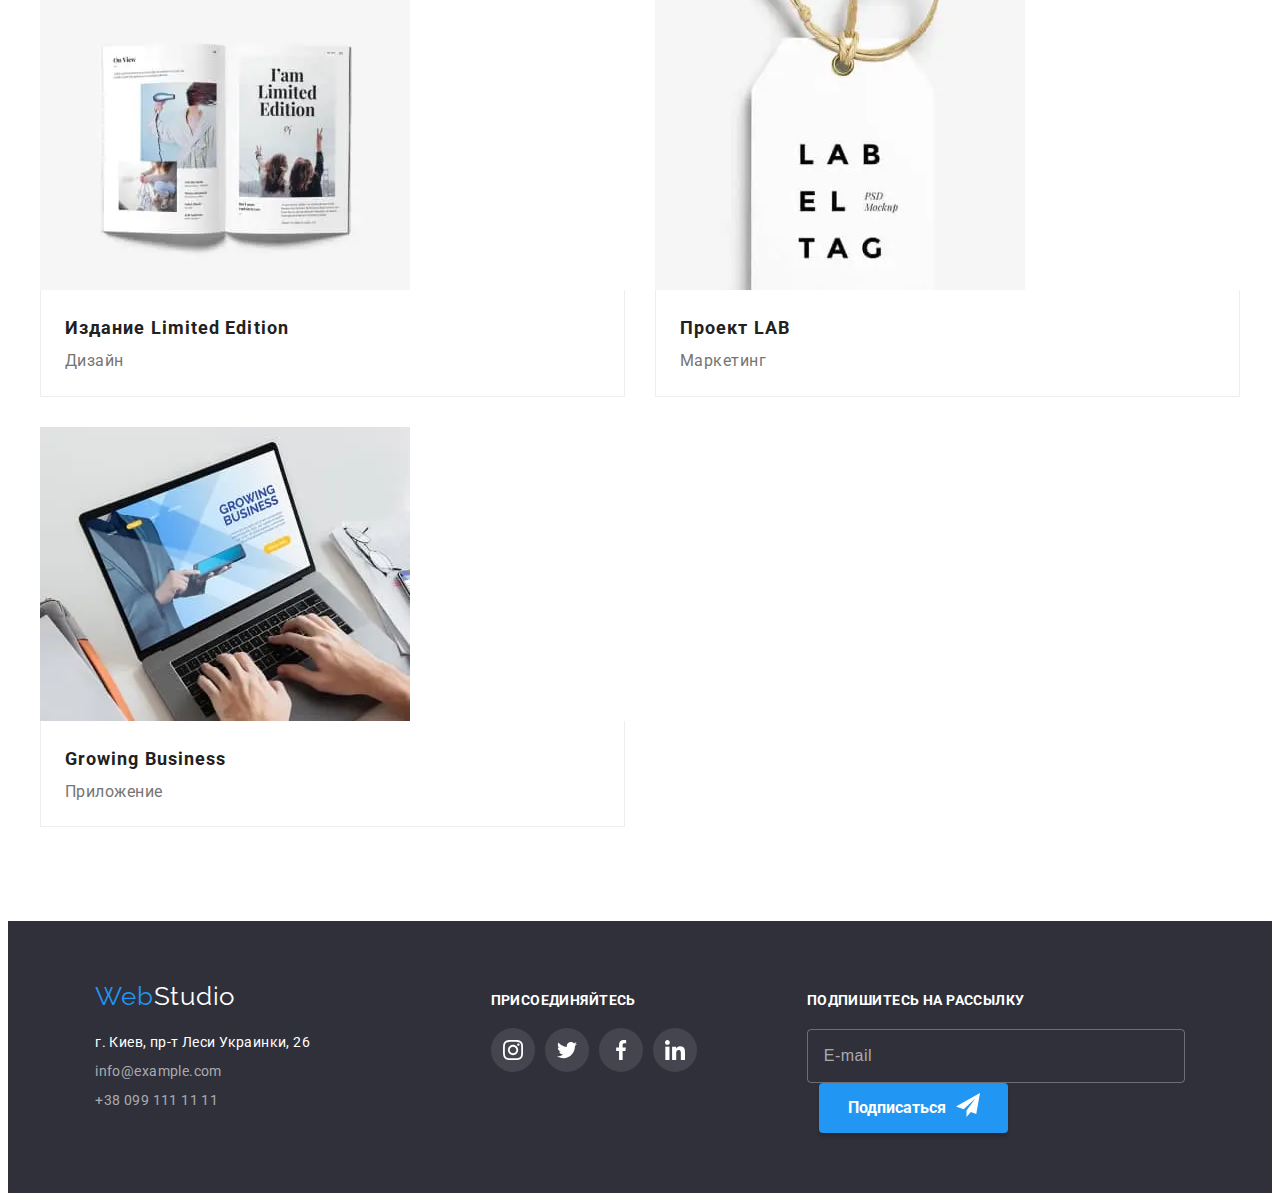
==== commit 80c99b8e: "mobile and portfolio tablet" ====
--- a/portfolio.html
+++ b/portfolio.html
@@ -845,13 +845,13 @@
     </main>
     <footer class="footer">
       <div class="footer-container container">
-        <div class="container-logo-link">
-          <a href="" class="footer-logo_theme_light logo"
+        <div class="footer-container__item addres-container">
+          <a href="" class="footer-logo_theme_light page-logo logo"
             ><span class="logo-color-span">Web</span>Studio</a
           >
-          <address>
+          <address class="footer-address">
             <ul>
-              <li class="geolocation">
+              <li class="geolocation footer-address-list-item">
                 <a
                   href="https://goo.gl/maps/PEtUD6FRup9HMeJw8"
                   target="_blank"
@@ -859,20 +859,20 @@
                   >г. Киев, пр-т Леси Украинки, 26</a
                 >
               </li>
-              <li class="footer-link-mailto">
-                <a href="mailto:info@example.com" class="footer-link"
+              <li class="footer-link-mailto footer-address-list-item">
+                <a href="mailto:info@example.com" class="footer-mail-link"
                   >info@example.com</a
                 >
               </li>
-              <li class="footer-link-tel">
-                <a href="tel:+380991111111" class="footer-link"
+              <li class="footer-link-tel footer-address-list-item">
+                <a href="tel:+380991111111" class="footer-tel-link"
                   >+38 099 111 11 11</a
                 >
               </li>
             </ul>
           </address>
         </div>
-        <div class="footer-social-container">
+        <div class="footer-container__item">
           <p class="footer-title">присоединяйтесь</p>
           <ul class="footer-list">
             <li class="footer-list-item">
@@ -885,14 +885,14 @@
             <li class="footer-list-item">
               <a href="" class="footer-list-link">
                 <svg class="footer-list-icon" width="20" height="20">
-                  <use href="./images/svg/sprite.svg#facebook"></use>
+                  <use href="./images/svg/sprite.svg#twitter"></use>
                 </svg>
               </a>
             </li>
             <li class="footer-list-item">
               <a href="" class="footer-list-link">
                 <svg class="footer-list-icon" width="20" height="20">
-                  <use href="./images/svg/sprite.svg#twitter"></use>
+                  <use href="./images/svg/sprite.svg#facebook"></use>
                 </svg>
               </a>
             </li>
@@ -905,29 +905,21 @@
             </li>
           </ul>
         </div>
-        <div>
-          <form class="form-footer">
-            <div class="form-field-footer">
-              <label for="mail" class="form-label"
-                >Подпишитесь на рассылку
-              </label>
-              <div class="footer-form-item">
-                <input
-                  class="form-input"
-                  type="mail"
-                  name="user_mail"
-                  id="mail"
-                  placeholder="Email"
-                />
-
-                <button type="submit" class="btn-subscribe">
-                  Подписаться
-                  <svg class="btn-subscribe-icon" width="24" height="24">
-                    <use href="images/svg/sprite.svg#send"></use>
-                  </svg>
-                </button>
-              </div>
-            </div>
+        <div class="footer-container__item subscribe-box">
+          <h2 class="social-title">Подпишитесь на рассылку</h2>
+          <form class="subscribe-form">
+            <input
+              type="email"
+              class="subscribe-input"
+              placeholder="E-mail"
+              required
+            />
+            <button type="submit" class="btn-subscribe modal-button-subscribe">
+              Подписаться
+              <svg class="subscribe-svg" width="24" height="24">
+                <use href="./images/svg/sprite.svg#send"></use>
+              </svg>
+            </button>
           </form>
         </div>
       </div>
--- a/css/main.min.css
+++ b/css/main.min.css
@@ -1,2 +1,2 @@
-:root{--primary-font-family: "Roboto", sans-serif;--secondary-font-family: "Raleway", sans-serif;--primary-text-color: #ffffff;--secondary-text-color: #757575;--primary-color: #2196f3;--secondary-color: #188ce8}.visually-hidden{position:absolute;width:1px;height:1px;margin:-1px;border:0;padding:0;white-space:nowrap;clip-path:inset(100%);clip:rect(0 0 0 0);overflow:hidden}body{background-color:var(--primary-text-color);color:var(--secondary-text-color);font-family:var(--primary-font-family);letter-spacing:0.02em}h1,h2,h3,h4,h5,h6,p{margin-top:0;margin-bottom:0}ul,ol{margin-top:0;margin-bottom:0;padding-left:0}img{display:block}address{font-style:normal}*{text-decoration:none;list-style-type:none}textarea{resize:none}.section{padding-top:94px;padding-bottom:94px}@media screen and (max-width: 767px){.section{padding-top:60px;padding-bottom:60px}}.container{padding-left:15px;padding-right:15px}@media screen and (min-width: 480px){.container{width:480px;margin-left:auto;margin-right:auto}}@media screen and (min-width: 768px){.container{width:768px}}@media screen and (min-width: 1200px){.container{width:1200px}}.button-hero{font-family:var(--primary-font-family);font-weight:700;font-size:16px;min-width:200px;padding:10px 12px;line-height:1.87;color:var(--primary-text-color);background:#2196f3;cursor:pointer;border-radius:4px;transition:backgroud-color 250ms cubic-bezier(0.4, 0, 0.2, 1);border:0}.button-hero:hover,.button-hero:focus{background-color:var(--secondary-color)}@media screen and (max-width: 767px){.hero-title{font-weight:900;font-size:26px;line-height:1.62;text-align:center;letter-spacing:0.06em;text-transform:uppercase;margin-bottom:30px;color:#ffffff}}@media screen and (max-width: 767px){.section-title{font-size:28px;line-height:1.17;color:#212121;text-align:center;letter-spacing:0.03em;margin-bottom:30px}}.social-list-link{display:flex;align-items:center;justify-content:center;width:44px;height:44px;border-radius:50%;transition:background-color 250ms cubic-bezier(0.4, 0, 0.2, 1)}.social-list-link:hover,.social-list-link:focus{background-color:var(--primary-color)}.social-list-icon{fill:#afb1b8;transition:fill 250ms cubic-bezier(0.4, 0, 0.2, 1)}.social-list-link:hover .social-list-icon,.social-list-link:focus .social-list-icon{fill:#fff}.social-list{display:flex;justify-content:center;margin-top:16px}.social-list-item:not(:last-child){margin-right:10px}.logo{font-family:var(--secondary-font-family);font-size:26px;line-height:1.19;letter-spacing:0.03em}.logo-color-span{color:var(--primary-color)}.header-logo_theme_dark{color:#212121;margin-right:92px}.footer-logo_theme_light{color:var(--primary-text-color);margin-bottom:20px}.backdrop{position:fixed;top:0px;left:0px;width:100%;height:100%;background-color:rgba(0,0,0,0.2);opacity:1;transition:opacity 250ms cubic-bezier(0.4, 0, 0.2, 1)}.backdrop.is-hidden{opacity:0;pointer-events:none}.backdrop.is-hidden .modal{transform:translate(-50%, -50%) scale(0.9)}.modal{position:absolute;top:50%;left:50%;padding:40px;min-height:581px;min-width:528px;background-color:#fff;box-shadow:0px 1px 3px rgba(0,0,0,0.12),0px 1px 1px rgba(0,0,0,0.14),0px 2px 1px rgba(0,0,0,0.2);border-radius:4px;transform:translate(-50%, -50%) scale(1);transition:transform 250ms cubic-bezier(0.4, 0, 0.2, 1)}.modal-button{position:absolute;top:8px;right:8px;width:30px;height:30px;border-radius:50%;background:transparent;border:1px solid rgba(0,0,0,0.1);cursor:pointer;display:flex;align-items:center;justify-content:center;transition:fill 250ms cubic-bezier(0.4, 0, 0.2, 1)}.modal-button:hover,.modal-button:focus{fill:var(--primary-color)}.modal-button-icon{width:11px;height:11px;color:#000000}.modal-title{font-size:20px;line-height:1.15;text-align:center;letter-spacing:0.03em;font-weight:700;color:#212121}.modal-form{margin-top:12px}.contact-form-field{display:block;margin-bottom:10px}.contact-form-input-wrapper{position:relative;display:block;margin-top:4px}.contact-form-input{width:100%;height:40px;padding-left:42px;border:1px solid rgba(33,33,33,0.2);border-radius:4px;transition:border-color 250ms cubic-bezier(0.4, 0, 0.2, 1)}.contact-form-input:focus{outline:none;border-color:var(--primary-color)}.contact-form-icon{position:absolute;top:50%;left:12px;transform:translateY(-50%);transition:fill 250ms cubic-bezier(0.4, 0, 0.2, 1)}.contact-form-input:focus+.contact-form-icon{fill:var(--primary-color)}.span-form{font-weight:400;font-size:12px;line-height:1.16}.contact-form-message{width:100%;height:120px;margin-top:4px;padding:12px 16px;border:1px solid rgba(33,33,33,0.2);border-radius:4px;transition:border-color 250ms cubic-bezier(0.4, 0, 0.2, 1)}.contact-form-message:focus{border-color:var(--primary-color);outline:none}.contact-form-message::placeholder{font-size:14px;line-height:1.14;color:rgba(117,117,117,0.5)}.contact-form-checkbox-label{display:flex;align-items:center;font-size:14px;line-height:1.71;margin-left:10px;letter-spacing:0.03em}.contact-form-checkbox-label::before{display:inline-block;width:16px;height:15px;border:2px solid #212121;content:"";cursor:pointer;margin-right:7px;border-radius:2px}.contact-form-checkbox:focus+.contact-form-checkbox-label::before{outline:1px solid var(--primary-color)}.contact-form-checkbox:checked+.contact-form-checkbox-label::before{background-image:url("../images/checkbox.svg");background-size:cover;background-position:center;background-color:var(--primary-color);border:2px solid var(--primary-color)}.contact-form-checkbox{background-origin:border-box}.contact-form-checkbox-wrapper{margin-bottom:30px}.contact-form-submit{display:block;margin:0 auto;width:200px;height:50px;color:var(--primary-text-color);background-color:var(--primary-color);box-shadow:0px 4px 4px rgba(0,0,0,0.15);border-radius:4px;border:0px;transition:background-color 250ms cubic-bezier(0.4, 0, 0.2, 1);cursor:pointer;font-weight:700;line-height:1.88;letter-spacing:0.06em}.contact-form-submit:hover,.contact-form-submit:focus{background-color:var(--secondary-color)}.link-treaty{color:var(--secondary-color);text-decoration:underline}@media screen and (max-width: 1199px){.backdrop{padding:73px 15px;overflow-y:scroll}}@media screen and (max-width: 1199px){.modal{position:relative;padding:40px}}@media screen and (max-width: 1199px) and (min-width: 768px){.modal{max-width:450px}}.header{position:relative;padding-top:16px;padding-bottom:16px}.header__container{display:flex;justify-content:space-between;align-items:center}@media screen and (max-width: 767px){.nav-list{display:none}.contact-link{display:none}.mobile-menu-btn{background-color:transparent;border:none;padding:0;line-height:0}.mobile-menu-btn__icon{fill:#212121}.mobile-menu-btn__icon:hover{fill:var(--primary-color)}.mobile-menu{position:absolute;top:0;left:0;width:100vw;height:100vh;overflow:auto;background-color:#fff;z-index:1;opacity:0;visibility:hidden;pointer-events:none;transition:opacity 250ms cubic-bezier(0.4, 0, 0.2, 1),visibility 250ms cubic-bezier(0.4, 0, 0.2, 1)}.mobile-menu.is-open{opacity:1;visibility:visible;pointer-events:auto}.mobile-menu__close-btn{position:absolute;top:10px;right:15px;background-color:transparent;border:none;padding:0;line-height:0}.mobile-menu__close-btn:hover{fill:var(--primary-color)}.mobile-menu__container{position:relative;padding-top:48px;padding-bottom:302px;padding-left:40px}.burger-nav__item:not(:last-child){padding-bottom:32px}.burger-nav__link{font-weight:500;font-size:40px;line-height:47px;letter-spacing:0.02em;color:#212121}.burger-nav__link:hover{color:var(--primary-color)}.contact-menu-container{padding-left:40px;padding-bottom:48px}.menu-contact{padding-bottom:64px}.menu-contact__link-tel{font-weight:500;font-size:34px;line-height:1.17;letter-spacing:0.02em;color:var(--primary-color)}.menu-contact__item:not(:last-child){padding-bottom:30px}.menu-contact__link-email{font-weight:500;font-size:24px;line-height:1.16;letter-spacing:0.02em;color:var(--secondary-text-color)}.menu-social{display:flex}.menu-social__link{font-weight:500;font-size:18px;line-height:1.22;letter-spacing:0.02em;color:var(--primary-color)}.menu-social__item{margin-right:20px}}@media screen and (min-width: 768px){.mobile-menu-btn{display:none}.mobile-menu{display:none}}.header-border{border:1px solid #ececec}.hero{text-align:center}@media screen and (max-width: 767px){.section-hero{background-image:linear-gradient(rgba(47,48,58,0.4), rgba(47,48,58,0.4)),url("../images/hero-img-mobile/hero-img-mobile.jpg");background-size:cover;background-position:center;height:400px;padding-top:118px;padding-bottom:118px}}@media (min-device-pixel-ratio: 2), (min-resolution: 192dpi), (min-resolution: 2dppx){.section-hero{background-image:linear-gradient(rgba(47,48,58,0.4), rgba(47,48,58,0.4)),url("../images/hero-img-mobile/hero-img-mobile@2x.jpg")}}@media screen and (max-width: 767px){.about-list:not(:last-child){margin-bottom:30px}.icon-list{background-color:#f5f4fa;height:120px;display:flex;align-items:center;justify-content:center;border-radius:4px;margin-bottom:30px}.about{padding:60px 0}.title{font-weight:700;font-size:14px;line-height:16px;text-align:center;letter-spacing:0.03em;text-transform:uppercase;color:#212121}.title-text{font-size:14px;line-height:1.71;letter-spacing:0.03em}}.examples{position:relative}.examples-gallery{display:flex;justify-content:space-between}.example-gallery{display:flex;justify-content:space-between}.examples-overlay{position:relative}.examples-content{position:absolute;bottom:0;left:0;width:370px;height:70px;background-color:rgba(47,48,58,0.8)}.examples-text{position:absolute;top:50%;left:50%;transform:translate(-50%, -50%);width:205px;height:16px;font-weight:700;font-size:14px;line-height:1.14;letter-spacing:0.03em;text-transform:uppercase;color:var(--primary-text-color)}@media screen and (max-width: 1199px){.examples{display:none}}.employees-section{background:#f5f4fa}.employees-name{font-weight:500;font-size:16px;line-height:1.18;text-align:center;color:#212121;letter-spacing:0.03em;margin-bottom:10px}.employees-position{text-align:center}.employees-content-wrapper{padding:30px 32px;background-color:#fff}.employees-card{box-shadow:0px 1px 3px rgba(0,0,0,0.12),0px 1px 1px rgba(0,0,0,0.14),0px 2px 1px rgba(0,0,0,0.2);border-radius:0px 0px 4px 4px}@media screen and (max-width: 767px){.employees-card:not(:last-child){margin-bottom:30px}.employees-photo{display:block;max-width:100%;height:auto}}.clients-list-link{display:flex;align-items:center;justify-content:center;border:1px solid #afb1b8;border-radius:4px;fill:#afb1b8;transition:fill 250ms cubic-bezier(0.4, 0, 0.2, 1),border-color 250ms cubic-bezier(0.4, 0, 0.2, 1)}.clients-list-link:hover,.clients-list-link:focus{fill:var(--primary-color);border-color:var(--primary-color)}.clients-list{display:flex;flex-wrap:wrap}@media screen and (max-width: 1199px){.clients-list{display:flex;flex-wrap:wrap;margin-left:-30px;margin-top:-30px;margin-left:calc(-10px * (-1));margin-top:calc(30px * (-1))}.clients-list-item{margin-top:30px;margin-left:30px}}.footer-container{padding-bottom:60px}.footer-social-container{margin-bottom:60px}.footer-list{display:flex;justify-content:center;margin-top:20px}.footer-title{color:var(--primary-text-color);font-weight:bold;font-size:14px;letter-spacing:0.03em;text-transform:uppercase;padding-top:60px}.footer{background-color:#2f303a;text-align:center;padding-top:60px}.footer-list-link{display:flex;align-items:center;justify-content:center;width:44px;height:44px;border-radius:50%;background-color:#ffffff1a;transition:background-color 250ms cubic-bezier(0.4, 0, 0.2, 1)}.footer-list-link:hover,.footer-list-link:focus{background-color:var(--primary-color)}.footer-list-item:not(:last-child){margin-right:10px}.footer-list-icon{fill:var(--primary-text-color)}.footer-logo{font-family:var(--secondary-font-family);font-size:26px;line-height:1.19;letter-spacing:0.03em;color:var(--primary-text-color)}.geolocation{margin-bottom:9px}.footer-link-mailto{margin-bottom:9px}.address{font-style:normal;color:#fff;font-size:14px;line-height:1.71;letter-spacing:0.03em}.footer-link{font-style:normal;font-size:14px;line-height:1.71;letter-spacing:0.03em;color:rgba(255,255,255,0.6);transition:color 250ms cubic-bezier(0.4, 0, 0.2, 1)}.footer-link:focus,.footer-link:hover{color:var(--primary-color)}.form-field-footer label{font-weight:700;font-size:14px;line-height:1.14;letter-spacing:0.03em;text-transform:uppercase;color:var(--primary-text-color)}.form-field-footer input{width:100%;height:50px;display:flex;background-color:#2f303a;border:1px solid rgba(255,255,255,0.3);filter:drop-shadow(0px 4px 4px rgba(0,0,0,0.15));border-radius:4px;padding:15px 15px;color:var(--primary-text-color)}.btn-subscribe{width:200px;height:50px;background:var(--primary-color);box-shadow:0px 4px 4px rgba(0,0,0,0.15);border-radius:4px;border:0px;cursor:pointer;font-weight:700;line-height:1.88;letter-spacing:0.06em;color:var(--primary-text-color);fill:var(--primary-text-color);display:flex;align-items:center;padding-left:29px;transition:background-color 250ms cubic-bezier(0.4, 0, 0.2, 1);margin-top:20px}.btn-subscribe:hover{background-color:var(--secondary-color)}.footer-form-item{display:flex;flex-direction:column;align-items:center;margin-top:20px}.footer-logo_theme_light{display:block;align-items:center;margin-bottom:20px}.footer-address{text-align:center}
+:root{--primary-font-family: "Roboto", sans-serif;--secondary-font-family: "Raleway", sans-serif;--primary-text-color: #ffffff;--secondary-text-color: #757575;--primary-color: #2196f3;--secondary-color: #188ce8;--card-set-gap: 30px}.visually-hidden{position:absolute;width:1px;height:1px;margin:-1px;border:0;padding:0;white-space:nowrap;clip-path:inset(100%);clip:rect(0 0 0 0);overflow:hidden}body{background-color:var(--primary-text-color);color:var(--secondary-text-color);font-family:var(--primary-font-family);letter-spacing:0.02em}h1,h2,h3,h4,h5,h6,p{margin-top:0;margin-bottom:0}ul,ol{margin-top:0;margin-bottom:0;padding-left:0}img{display:block}address{font-style:normal}*{text-decoration:none;list-style-type:none}textarea{resize:none}.section{padding-top:94px;padding-bottom:94px}@media screen and (max-width: 1199px){.section{padding-top:60px;padding-bottom:60px}}.container{padding-left:15px;padding-right:15px}@media screen and (min-width: 480px){.container{width:480px;margin-left:auto;margin-right:auto}}@media screen and (min-width: 768px){.container{width:768px}}@media screen and (min-width: 1200px){.container{width:1200px}}.button-hero{font-family:var(--primary-font-family);font-weight:700;font-size:16px;min-width:200px;padding:10px 12px;line-height:1.87;color:var(--primary-text-color);background:#2196f3;cursor:pointer;border-radius:4px;transition:backgroud-color 250ms cubic-bezier(0.4, 0, 0.2, 1);border:0}.button-hero:hover,.button-hero:focus{background-color:var(--secondary-color)}@media screen and (max-width: 1199px){.hero-title{font-weight:900;font-size:26px;line-height:1.62;text-align:center;letter-spacing:0.06em;text-transform:uppercase;margin-bottom:30px;color:var(--primary-text-color)}}@media screen and (min-width: 1200px){.hero-title{font-weight:900;font-size:44px;line-height:1.36;text-align:center;letter-spacing:0.06em;text-transform:uppercase;margin-bottom:30px;color:var(--primary-text-color)}}@media screen and (max-width: 1199px){.section-title{font-size:28px;line-height:1.17;color:#212121;text-align:center;letter-spacing:0.03em;margin-bottom:30px}}.section-title{font-weight:700;font-size:28px;line-height:1.17;text-align:center;letter-spacing:0.03em;font-family:"Roboto", sans-serif;text-align:center;margin-bottom:30px;color:#212121}@media screen and (min-width: 1200px){.section-title{font-size:36px;line-height:1.16;margin-bottom:50px}}.social-list-link{display:flex;align-items:center;justify-content:center;width:44px;height:44px;border-radius:50%;transition:background-color 250ms cubic-bezier(0.4, 0, 0.2, 1)}.social-list-link:hover,.social-list-link:focus{background-color:var(--primary-color)}.social-list-icon{fill:#afb1b8;transition:fill 250ms cubic-bezier(0.4, 0, 0.2, 1)}.social-list-link:hover .social-list-icon,.social-list-link:focus .social-list-icon{fill:#fff}.social-list{display:flex;justify-content:center;margin-top:16px}.social-list-item:not(:last-child){margin-right:10px}.logo{font-family:var(--secondary-font-family);font-size:26px;line-height:1.19;letter-spacing:0.03em}.logo-color-span{color:var(--primary-color)}.header-logo_theme_dark{color:#212121;margin-right:92px}.footer-logo_theme_light{color:var(--primary-text-color);margin-bottom:20px;display:block}@media screen and (max-width: 767px){.logo{font-size:24px}}@media screen and (min-width: 768px){.header-logo_theme_dark{margin-right:88px}.logo{font-size:24px}}@media screen and (min-width: 1200px){.header-logo_theme_dark{margin-right:92px}.logo{font-size:26px}}.backdrop{position:fixed;top:0px;left:0px;width:100%;height:100%;background-color:rgba(0,0,0,0.2);opacity:1;transition:opacity 250ms cubic-bezier(0.4, 0, 0.2, 1)}.backdrop.is-hidden{opacity:0;pointer-events:none}.backdrop.is-hidden .modal{transform:translate(-50%, -50%) scale(0.9)}.modal{position:absolute;top:50%;left:50%;padding:40px;min-height:581px;min-width:528px;background-color:#fff;box-shadow:0px 1px 3px rgba(0,0,0,0.12),0px 1px 1px rgba(0,0,0,0.14),0px 2px 1px rgba(0,0,0,0.2);border-radius:4px;transform:translate(-50%, -50%) scale(1);transition:transform 250ms cubic-bezier(0.4, 0, 0.2, 1)}.modal-button{position:absolute;top:8px;right:8px;width:30px;height:30px;border-radius:50%;background:transparent;border:1px solid rgba(0,0,0,0.1);cursor:pointer;display:flex;align-items:center;justify-content:center;transition:fill 250ms cubic-bezier(0.4, 0, 0.2, 1)}.modal-button:hover,.modal-button:focus{fill:var(--primary-color)}.modal-button-icon{width:11px;height:11px;color:#000000}.modal-title{font-size:20px;line-height:1.15;text-align:center;letter-spacing:0.03em;font-weight:700;color:#212121}.modal-form{margin-top:12px}.contact-form-field{display:block;margin-bottom:10px}.contact-form-input-wrapper{position:relative;display:block;margin-top:4px}.contact-form-input{width:100%;height:40px;padding-left:42px;border:1px solid rgba(33,33,33,0.2);border-radius:4px;transition:border-color 250ms cubic-bezier(0.4, 0, 0.2, 1)}.contact-form-input:focus{outline:none;border-color:var(--primary-color)}.contact-form-icon{position:absolute;top:50%;left:12px;transform:translateY(-50%);transition:fill 250ms cubic-bezier(0.4, 0, 0.2, 1)}.contact-form-input:focus+.contact-form-icon{fill:var(--primary-color)}.span-form{font-weight:400;font-size:12px;line-height:1.16}.contact-form-message{width:100%;height:120px;margin-top:4px;padding:12px 16px;border:1px solid rgba(33,33,33,0.2);border-radius:4px;transition:border-color 250ms cubic-bezier(0.4, 0, 0.2, 1)}.contact-form-message:focus{border-color:var(--primary-color);outline:none}.contact-form-message::placeholder{font-size:14px;line-height:1.14;color:rgba(117,117,117,0.5)}.contact-form-checkbox-label{display:flex;align-items:center;font-size:14px;line-height:1.71;margin-left:10px;letter-spacing:0.03em}.contact-form-checkbox-label::before{display:inline-block;width:16px;height:15px;border:2px solid #212121;content:"";cursor:pointer;margin-right:7px;border-radius:2px}.contact-form-checkbox:focus+.contact-form-checkbox-label::before{outline:1px solid var(--primary-color)}.contact-form-checkbox:checked+.contact-form-checkbox-label::before{background-image:url("../images/checkbox.svg");background-size:cover;background-position:center;background-color:var(--primary-color);border:2px solid var(--primary-color)}.contact-form-checkbox{background-origin:border-box}.contact-form-checkbox-wrapper{margin-bottom:30px}.contact-form-submit{display:block;margin:0 auto;width:200px;height:50px;color:var(--primary-text-color);background-color:var(--primary-color);box-shadow:0px 4px 4px rgba(0,0,0,0.15);border-radius:4px;border:0px;transition:background-color 250ms cubic-bezier(0.4, 0, 0.2, 1);cursor:pointer;font-weight:700;line-height:1.88;letter-spacing:0.06em}.contact-form-submit:hover,.contact-form-submit:focus{background-color:var(--secondary-color)}.link-treaty{color:var(--secondary-color);text-decoration:underline}@media screen and (max-width: 1199px){.backdrop{padding:73px 15px;overflow-y:scroll}}@media screen and (max-width: 1199px){.modal{position:relative;padding:40px}}@media screen and (max-width: 1199px) and (min-width: 768px){.modal{max-width:450px}}.header{position:relative;padding-top:16px;padding-bottom:16px}.header__container{display:flex;justify-content:space-between;align-items:center}@media screen and (max-width: 767px){.nav-list{display:none}.contact-link{display:none}.mobile-menu-btn{background-color:transparent;border:none;padding:0;line-height:0}.mobile-menu-btn__icon{fill:#212121}.mobile-menu-btn__icon:hover{fill:var(--primary-color)}.mobile-menu{position:absolute;top:0;left:0;width:100vw;height:100vh;overflow:auto;background-color:#fff;z-index:1;opacity:0;visibility:hidden;pointer-events:none;transition:opacity 250ms cubic-bezier(0.4, 0, 0.2, 1),visibility 250ms cubic-bezier(0.4, 0, 0.2, 1)}.mobile-menu.is-open{opacity:1;visibility:visible;pointer-events:auto}.mobile-menu__close-btn{position:absolute;top:10px;right:15px;background-color:transparent;border:none;padding:0;line-height:0}.mobile-menu__close-btn:hover{fill:var(--primary-color)}.mobile-menu__container{position:relative;padding-top:48px;padding-bottom:302px;padding-left:40px}.burger-nav__item:not(:last-child){padding-bottom:32px}.burger-nav__link{font-weight:500;font-size:40px;line-height:47px;letter-spacing:0.02em;color:#212121}.burger-nav__link:hover{color:var(--primary-color)}.contact-menu-container{padding-left:40px;padding-bottom:48px}.menu-contact{padding-bottom:64px}.menu-contact__link-tel{font-weight:500;font-size:34px;line-height:1.17;letter-spacing:0.02em;color:var(--primary-color)}.menu-contact__item:not(:last-child){padding-bottom:30px}.menu-contact__link-email{font-weight:500;font-size:24px;line-height:1.16;letter-spacing:0.02em;color:var(--secondary-text-color)}.menu-social{display:flex}.menu-social__link{font-weight:500;font-size:18px;line-height:1.22;letter-spacing:0.02em;color:var(--primary-color)}.menu-social__item{margin-right:20px}}@media screen and (min-width: 768px){.header{padding:21px 0}.mobile-menu-btn{display:none}.mobile-menu{display:none}.nav-list__item:not(:last-child){margin-right:50px}.nav-list{display:flex;align-items:center}.navigation{display:flex;align-items:center}}.header-border{border:1px solid #ececec}.nav-list__link{font-weight:500;font-size:14px;line-height:1.14;letter-spacing:0.02em;color:#212121;transition:color 250ms cubic-bezier(0.4, 0, 0.2, 1);position:relative;padding-bottom:30px}.nav-list__link::after{content:"";position:absolute;left:0;bottom:0;display:block;width:100%;height:4px;border-radius:2px;background-color:var(--primary-color);opacity:0;transition:opacity 250ms cubic-bezier(0.4, 0, 0.2, 1)}.nav-list__link:hover::after,.nav-list__link:focus::after,.nav-list__link.active::after{opacity:1}.nav-list__link:hover,.nav-list__link:focus{color:var(--primary-color)}.nav-list__link.active{color:var(--primary-color)}.contact-list__link{font-weight:500;font-size:14px;line-height:1.14;letter-spacing:0.02em;color:var(--secondary-text-color);align-items:center;transition:color 250ms cubic-bezier(0.4, 0, 0.2, 1)}.contact-list__link:focus,.contact-list__link:hover{color:var(--primary-color)}.contact-list__icon{fill:var(--secondary-text-color);margin-right:8px;transition:fill 250ms cubic-bezier(0.4, 0, 0.2, 1)}.contact-list__link:hover .contact-list__icon,.contact-list__link:focus .contact-list__icon{fill:var(--primary-color)}.hero{text-align:center}@media screen and (max-width: 767px){.section-hero{background-image:linear-gradient(rgba(47,48,58,0.4), rgba(47,48,58,0.4)),url("../images/hero-img-mobile/hero-img-mobile.jpg");background-size:cover;background-position:center;background-color:#c4c4c4;height:400px;padding-top:118px;padding-bottom:118px}}@media (min-device-pixel-ratio: 2), (min-resolution: 192dpi), (min-resolution: 2dppx){.section-hero{background-image:linear-gradient(rgba(47,48,58,0.4), rgba(47,48,58,0.4)),url("../images/hero-img-mobile/hero-img-mobile@2x.jpg")}}@media screen and (min-width: 768px){.section-hero{background-image:linear-gradient(rgba(47,48,58,0.4), rgba(47,48,58,0.4)),url("../images/hero-img-tablet/hero-img-tablet.jpg");background-size:cover;background-position:center;background-color:#c4c4c4;height:400px;padding-top:118px;padding-bottom:118px}}@media screen and (min-width: 768px) and (min-device-pixel-ratio: 2), screen and (min-width: 768px) and (min-resolution: 192dpi), screen and (min-width: 768px) and (min-resolution: 2dppx){.section-hero{background-image:linear-gradient(rgba(47,48,58,0.4), rgba(47,48,58,0.4)),url("../images/hero-img-tablet/hero-img-tablet@2x.jpg")}}@media screen and (min-width: 1200px){.section-hero{background-image:linear-gradient(rgba(47,48,58,0.4), rgba(47,48,58,0.4)),url("../images/Img10.jpg");background-size:cover;background-position:center;background-color:#c4c4c4;height:600px;padding-top:200px;padding-bottom:200px}}@media screen and (min-width: 1200px) and (min-device-pixel-ratio: 2), screen and (min-width: 1200px) and (min-resolution: 192dpi), screen and (min-width: 1200px) and (min-resolution: 2dppx){.section-hero{background-image:linear-gradient(rgba(47,48,58,0.4), rgba(47,48,58,0.4)),url("../images/Img10@2x.jpg")}}.title-text{font-size:14px;line-height:1.71;letter-spacing:0.03em}@media screen and (max-width: 767px){.about-list:not(:last-child){margin-bottom:30px}.icon-list{background-color:#f5f4fa;height:120px;display:flex;align-items:center;justify-content:center;border-radius:4px;margin-bottom:30px}.title{font-weight:700;font-size:14px;line-height:16px;text-align:center;letter-spacing:0.03em;text-transform:uppercase;color:#212121}.title-text{font-size:14px;line-height:1.71;letter-spacing:0.03em}}.title{margin-top:0px;margin-bottom:10px;color:#212121;text-transform:uppercase;font-size:14px;font-weight:700;line-height:1.14;text-align:center}@media screen and (min-width: 768px){.icon-list{background-color:#f5f4fa;height:120px;display:flex;align-items:center;justify-content:center;border-radius:4px;margin-bottom:30px}.feature-list{display:flex;flex-wrap:wrap}.title{line-height:1.17}}@media screen and (max-width: 1199px){.about{padding:60px 0}}@media screen and (min-width: 1200px){.about{padding-top:94px}}.title{margin-top:0px;margin-bottom:10px;color:#212121;text-transform:uppercase;font-size:14px;font-weight:700;line-height:1.14;text-align:center}@media screen and (min-width: 768px){.title{line-height:1.17;text-align:start}.feature-list{display:flex;flex-wrap:wrap;margin-left:-30px}.about-list{flex-basis:calc((100% - 60px) / 2);margin-left:30px;margin-bottom:30px}}.examples{position:relative}.examples-gallery{display:flex;justify-content:space-between}.example-gallery{display:flex;justify-content:space-between}.examples-overlay{position:relative}.examples-content{position:absolute;bottom:0;left:0;width:370px;height:70px;background-color:rgba(47,48,58,0.8)}.examples-text{position:absolute;top:50%;left:50%;transform:translate(-50%, -50%);width:205px;height:16px;font-weight:700;font-size:14px;line-height:1.14;letter-spacing:0.03em;text-transform:uppercase;color:var(--primary-text-color)}@media screen and (max-width: 1199px){.examples{display:none}}.employees-section{background:#f5f4fa}.employees-name{font-weight:500;font-size:16px;line-height:1.18;text-align:center;color:#212121;letter-spacing:0.03em;margin-bottom:10px}.employees-position{text-align:center}.employees-content-wrapper{padding:30px 32px;background-color:#fff}.employees-card{box-shadow:0px 1px 3px rgba(0,0,0,0.12),0px 1px 1px rgba(0,0,0,0.14),0px 2px 1px rgba(0,0,0,0.2);border-radius:0px 0px 4px 4px}@media screen and (max-width: 767px){.employees-card:not(:last-child){margin-bottom:30px}.employees-photo{display:block;max-width:100%;height:auto}}@media screen and (min-width: 768px){.employees{display:flex;flex-wrap:wrap;margin-left:-30px}.employees-card{flex-basis:calc((100% - 60px) / 2);margin-left:30px;margin-bottom:30px}}.clients-list{display:flex;flex-wrap:wrap;justify-content:center;align-items:center;margin-top:calc(-1 * var(--card-set-gap));margin-left:calc(-1 * var(--card-set-gap))}@media screen and (min-width: 1200px){.clients-list-item{flex-basis:auto;width:170px}}.clients-list-link{display:flex;justify-content:center;align-items:center;height:92px;color:#afb1b8;border-radius:4px;border:solid 1px;transition:color 250ms cubic-bezier(0.4, 0, 0.2, 1),border-color 250ms cubic-bezier(0.4, 0, 0.2, 1)}.clients-list-link:hover,.clients-list-link:focus{color:var(--primary-color)}.clients-list-icon{fill:#afb1b8}.clients-list-link:hover .clients-list-icon,.clients-list-link:focus .clients-list-icon{fill:var(--primary-color)}.clients-list-item{margin-top:var(--card-set-gap);margin-left:var(--card-set-gap)}.clients-list-item{margin-top:var(--card-set-gap);margin-left:var(--card-set-gap);flex-basis:calc(100% / 2 - var(--card-set-gap))}@media screen and (min-width: 768px){.clients-list-item{flex-basis:calc(100% / 3 - var(--card-set-gap))}}@media screen and (min-width: 1200px){.clients-list-item{flex-basis:auto;width:170px}}.footer{background-color:#2f303a;padding-top:60px;padding-bottom:60px}.footer-container{display:flex;flex-direction:column;justify-content:center;text-align:center}@media screen and (min-width: 768px){.footer-container{align-items:baseline;justify-content:space-around;flex-wrap:wrap;flex-direction:row}}@media screen and (min-width: 1200px){.footer-container{text-align:start}}@media screen and (max-width: 1200px){.footer-container__item:not(:last-child){margin-bottom:60px}}.page-logo{display:block;margin-bottom:20px}.footer-address-list-item:not(:last-child){margin-bottom:10px}.address{font-style:normal;font-weight:400;font-size:14px;line-height:1.71px;letter-spacing:0.03em;color:#fff;transition:color 250ms cubic-bezier(0.4, 0, 0.2, 1)}.footer-mail-link{font-style:normal;font-weight:400;font-size:14px;line-height:1.71px;letter-spacing:0.03em;color:rgba(255,255,255,0.6);transition:color 250ms cubic-bezier(0.4, 0, 0.2, 1)}.footer-mail-link:hover,.footer-mail-link:focus{color:var(--primary-color)}.footer-tel-link{font-style:normal;font-weight:400;font-size:14px;line-height:1.71px;letter-spacing:0.03em;color:rgba(255,255,255,0.6);transition:color 250ms cubic-bezier(0.4, 0, 0.2, 1)}.footer-tel-link:hover,.footer-tel-link:focus{color:var(--primary-color)}@media screen and (min-width: 1200px){.addres-container{margin-right:70px}}.footer-title{font-weight:700;font-weight:bold;font-size:14px;letter-spacing:0.03em;text-transform:uppercase;color:var(--primary-text-color);margin-bottom:20px}.footer-list{display:flex;justify-content:space-between;justify-content:center;margin-top:20px}.footer-list-item:not(:last-child){margin-right:10px}.footer-list-link{display:flex;align-items:center;justify-content:center;width:44px;height:44px;border-radius:50%;background-color:#ffffff1a;transition:background-color 250ms cubic-bezier(0.4, 0, 0.2, 1)}.footer-list-link:hover,.footer-list-link:focus{background-color:var(--primary-color)}.footer-list-icon{fill:var(--primary-text-color)}@media screen and (max-width: 480px){.subscribe-box{width:100%}}.social-title{font-weight:700;font-size:14px;line-height:1.14;letter-spacing:0.03em;text-transform:uppercase;color:#fff;margin-bottom:20px}.subscribe-input::placeholder{font-weight:400;font-size:16px;line-height:1.25;letter-spacing:0.03em;color:rgba(255,255,255,0.6)}.subscribe-input{width:100%;height:50px;padding-left:16px;align-items:center;background-color:transparent;border:1px solid rgba(255,255,255,0.3);border-radius:4px;font-weight:400;font-size:16px;line-height:1.25;letter-spacing:0.03em;color:#ffffff}@media screen and (min-width: 480px){.subscribe-input{width:450px}}@media screen and (min-width: 1200px){.subscribe-input{width:358px}}@media screen and (max-width: 1200px){.subscribe-input{margin-bottom:20px}}.subscribe-svg{fill:#fff;margin-left:10px}.footer-form-item{display:flex;flex-direction:column;align-items:center;margin-top:20px}.btn-subscribe-icon{margin-left:10px}.form-footer{display:flex;align-items:center;justify-items:center;flex-direction:column}.btn-subscribe{display:flex;padding-left:32px;padding-right:32px;padding-top:10px;padding-bottom:10px;margin-left:auto;margin-right:auto;background:var(--primary-color);box-shadow:0px 4px 4px rgba(0,0,0,0.15);border-radius:4px;border:0;color:var(--primary-text-color);cursor:pointer;font-family:var(--primary-font-family);font-style:normal;font-weight:700;font-size:16px;line-height:1.87;transition:background-color 250ms cubic-bezier(0.4, 0, 0.2, 1)}.modal-button:hover,.modal-button:focus{background:#188ce8}.modal-button-subscribe{padding-left:29px;padding-right:28px}@media screen and (min-width: 1200px){.modal-button-subscribe{margin-left:12px}}
 /*# sourceMappingURL=main.min.css.map */--- a/css/portfolio.min.css
+++ b/css/portfolio.min.css
@@ -1,2 +1,2 @@
-.main-button{font-family:var(--primary-font-family);border-radius:4px;font-weight:500;font-size:16px;line-height:1.62;letter-spacing:0.03em;background:#f5f4fa;cursor:pointer;border:0px;padding:6px 22px;transition:color 250ms cubic-bezier(0.4, 0, 0.2, 1),background-color 250ms cubic-bezier(0.4, 0, 0.2, 1)}.main-button:focus,.main-button:hover{background-color:var(--primary-color);color:#fff}.main-button-list:not(:last-child){margin-right:8px;transition:box-shadow 250ms cubic-bezier(0.4, 0, 0.2, 1),border-radius 250ms cubic-bezier(0.4, 0, 0.2, 1)}.main-button-list:hover{box-shadow:0px 3px 1px rgba(0,0,0,0.1),0px 1px 2px rgba(0,0,0,0.08),0px 2px 2px rgba(0,0,0,0.12);border-radius:4px}.button-list{display:flex;flex-wrap:wrap}.portfolio-list{font-size:18px;line-height:2;letter-spacing:0.06em;color:#212121}.portfolio-description{font-size:16px;line-height:1.87;letter-spacing:0.03em;color:var(--secondary-text-color)}.portfolio-content-wrapper{background-color:#fff;padding:20px 24px;border:1px solid #eeeeee;border-top:none}.portfolio-list-card{display:flex;flex-wrap:wrap;margin-left:-30px;margin-top:-30px}.portfolio-card{flex-basis:calc((100% - 120px) / 4);margin-left:30px;box-sizing:border-box;transition:box-shadow 250ms cubic-bezier(0.4, 0, 0.2, 1)}.portfolio-card:hover{box-shadow:0px 1px 1px rgba(0,0,0,0.12),0px 4px 4px rgba(0,0,0,0.06),1px 4px 6px rgba(0,0,0,0.16)}.photo-cards{margin-top:50px}.container-portfolio-overlay{position:relative;overflow:hidden}.product-overlay{position:absolute;opacity:1;top:0;left:0;transform:translateY(100%);transition:transform 250ms cubic-bezier(0.4, 0, 0.2, 1);width:100%;height:100%;background-color:var(--primary-color)}.portfolio-card:hover .product-overlay{transform:translateY(0%)}.portfolio-card-link:focus .product-overlay{transform:translateY(0%)}.container-content-overlay{position:absolute;top:0;left:0;padding:63px 24px}.overlay-text{font-size:18px;line-height:1.56;letter-spacing:0.03em;color:var(--primary-text-color)}.main-button-list{margin-right:8px}@media screen and (max-width: 767px){.button-list .main-button-list+.main-button-list:not(:nth-last-child(-n+3)){margin-bottom:15px}}@media screen and (max-width: 767px){.portfolio-card:not(:last-child){margin-bottom:30px}}
+.main-button{font-family:var(--primary-font-family);border-radius:4px;font-weight:500;font-size:16px;line-height:1.62;letter-spacing:0.03em;background:#f5f4fa;cursor:pointer;border:0px;padding:6px 22px;transition:color 250ms cubic-bezier(0.4, 0, 0.2, 1),background-color 250ms cubic-bezier(0.4, 0, 0.2, 1)}.main-button:focus,.main-button:hover{background-color:var(--primary-color);color:#fff}.main-button-list:not(:last-child){margin-right:8px;transition:box-shadow 250ms cubic-bezier(0.4, 0, 0.2, 1),border-radius 250ms cubic-bezier(0.4, 0, 0.2, 1)}.main-button-list:hover{box-shadow:0px 3px 1px rgba(0,0,0,0.1),0px 1px 2px rgba(0,0,0,0.08),0px 2px 2px rgba(0,0,0,0.12);border-radius:4px}.button-list{display:flex;flex-wrap:wrap}@media screen and (min-width: 768px){.button-list{justify-content:center;margin-bottom:30px}.portfolio-list-card{margin-left:calc(-1 * var(--card-set-gap))}}.portfolio-list{font-size:18px;line-height:2;letter-spacing:0.06em;color:#212121}.portfolio-description{font-size:16px;line-height:1.87;letter-spacing:0.03em;color:var(--secondary-text-color)}.portfolio-content-wrapper{background-color:#fff;padding:20px 24px;border:1px solid #eeeeee;border-top:none}.portfolio-list-card{display:flex;flex-wrap:wrap;margin-top:calc(-1 * var(--card-set-gap))}.photo-cards{margin-top:80px}.container-portfolio-overlay{position:relative;overflow:hidden}.product-overlay{position:absolute;opacity:1;top:0;left:0;transform:translateY(100%);transition:transform 250ms cubic-bezier(0.4, 0, 0.2, 1);width:100%;height:100%;background-color:var(--primary-color)}.portfolio-card:hover .product-overlay{transform:translateY(0%)}.portfolio-card-link:focus .product-overlay{transform:translateY(0%)}.container-content-overlay{position:absolute;top:0;left:0;padding:63px 24px}.overlay-text{font-size:18px;line-height:1.56;letter-spacing:0.03em;color:var(--primary-text-color)}.main-button-list{margin-right:8px}@media screen and (max-width: 767px){.button-list .main-button-list+.main-button-list:not(:nth-last-child(-n+3)){margin-bottom:15px}}@media screen and (min-width: 768px){.portfolio-card{flex-basis:calc(100% / 2 - var(--card-set-gap));margin-left:var(--card-set-gap)}}.portfolio-card{margin-top:var(--card-set-gap)}@media screen and (min-width: 768px) and (max-width: 1200px){.portfolio-card:first-child .portfolio-card-link .portfolio-content-wrapper{padding-bottom:56px}}
 /*# sourceMappingURL=portfolio.min.css.map */